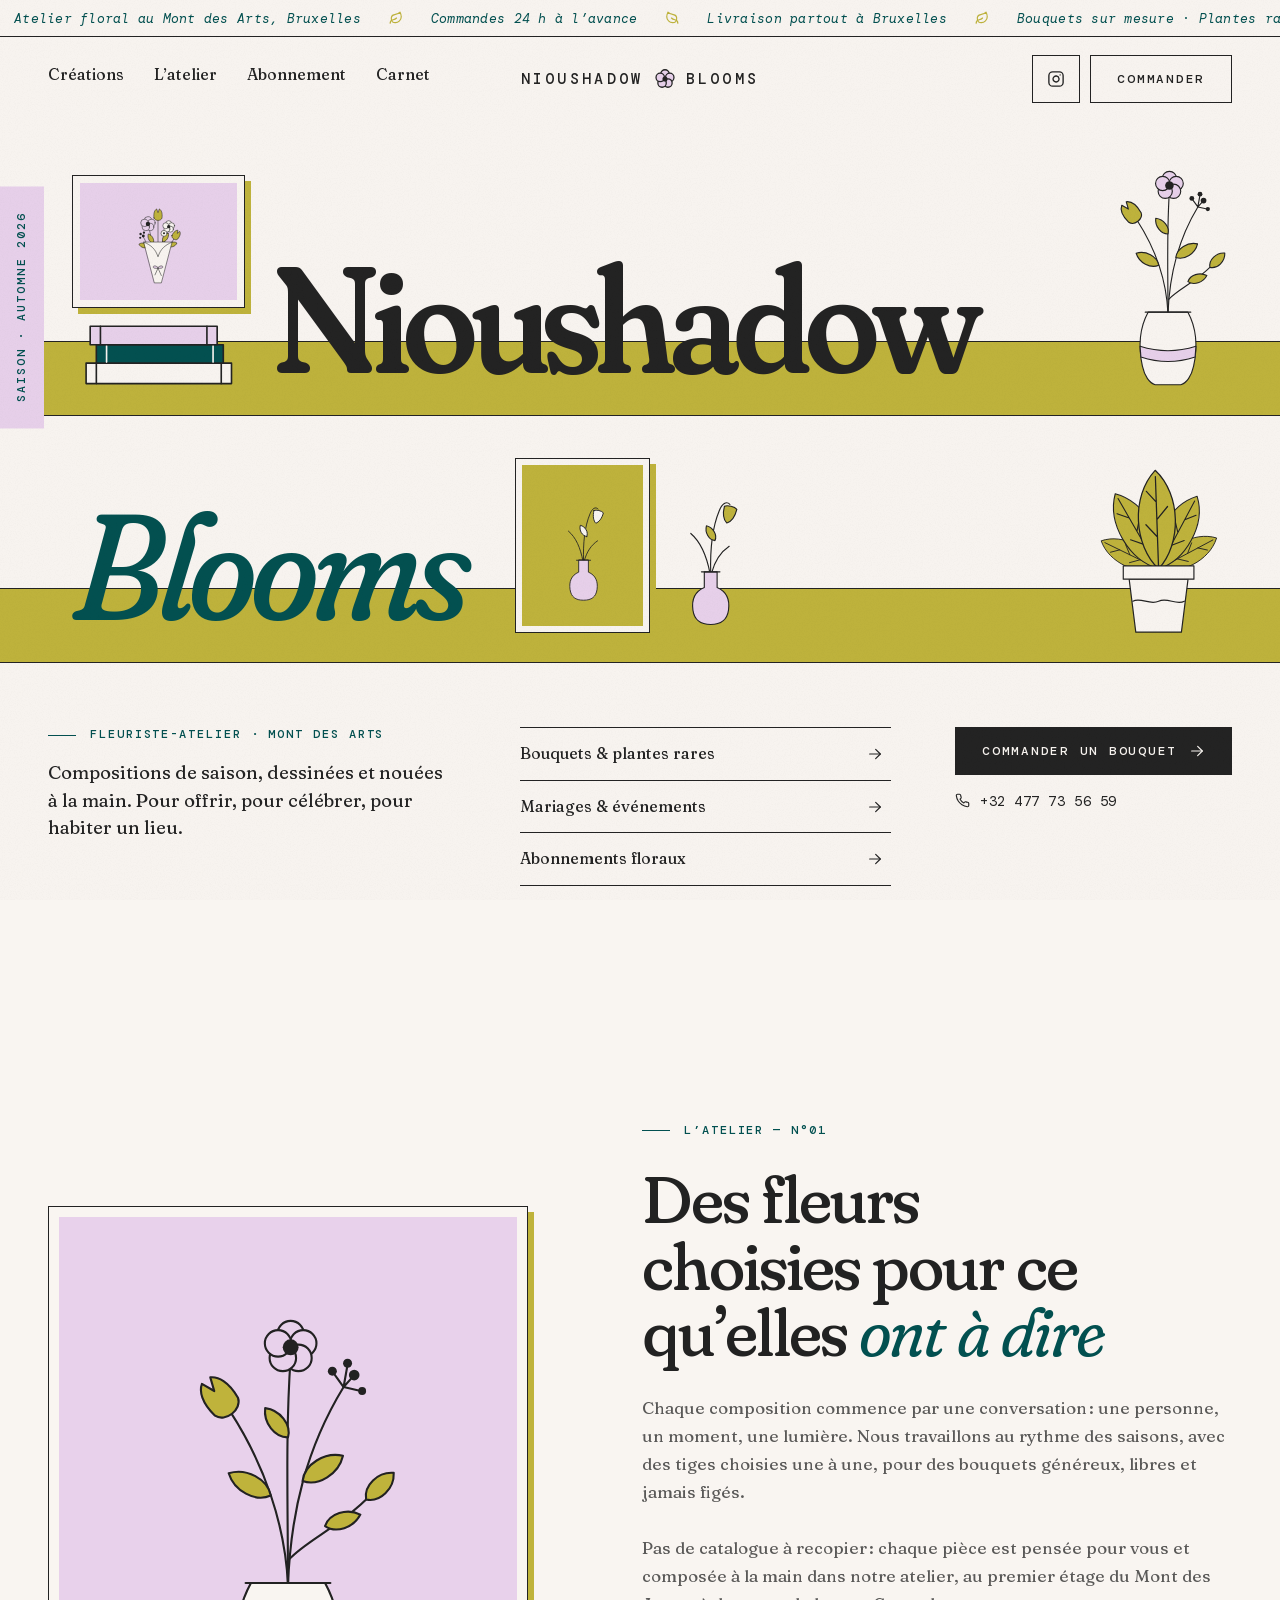
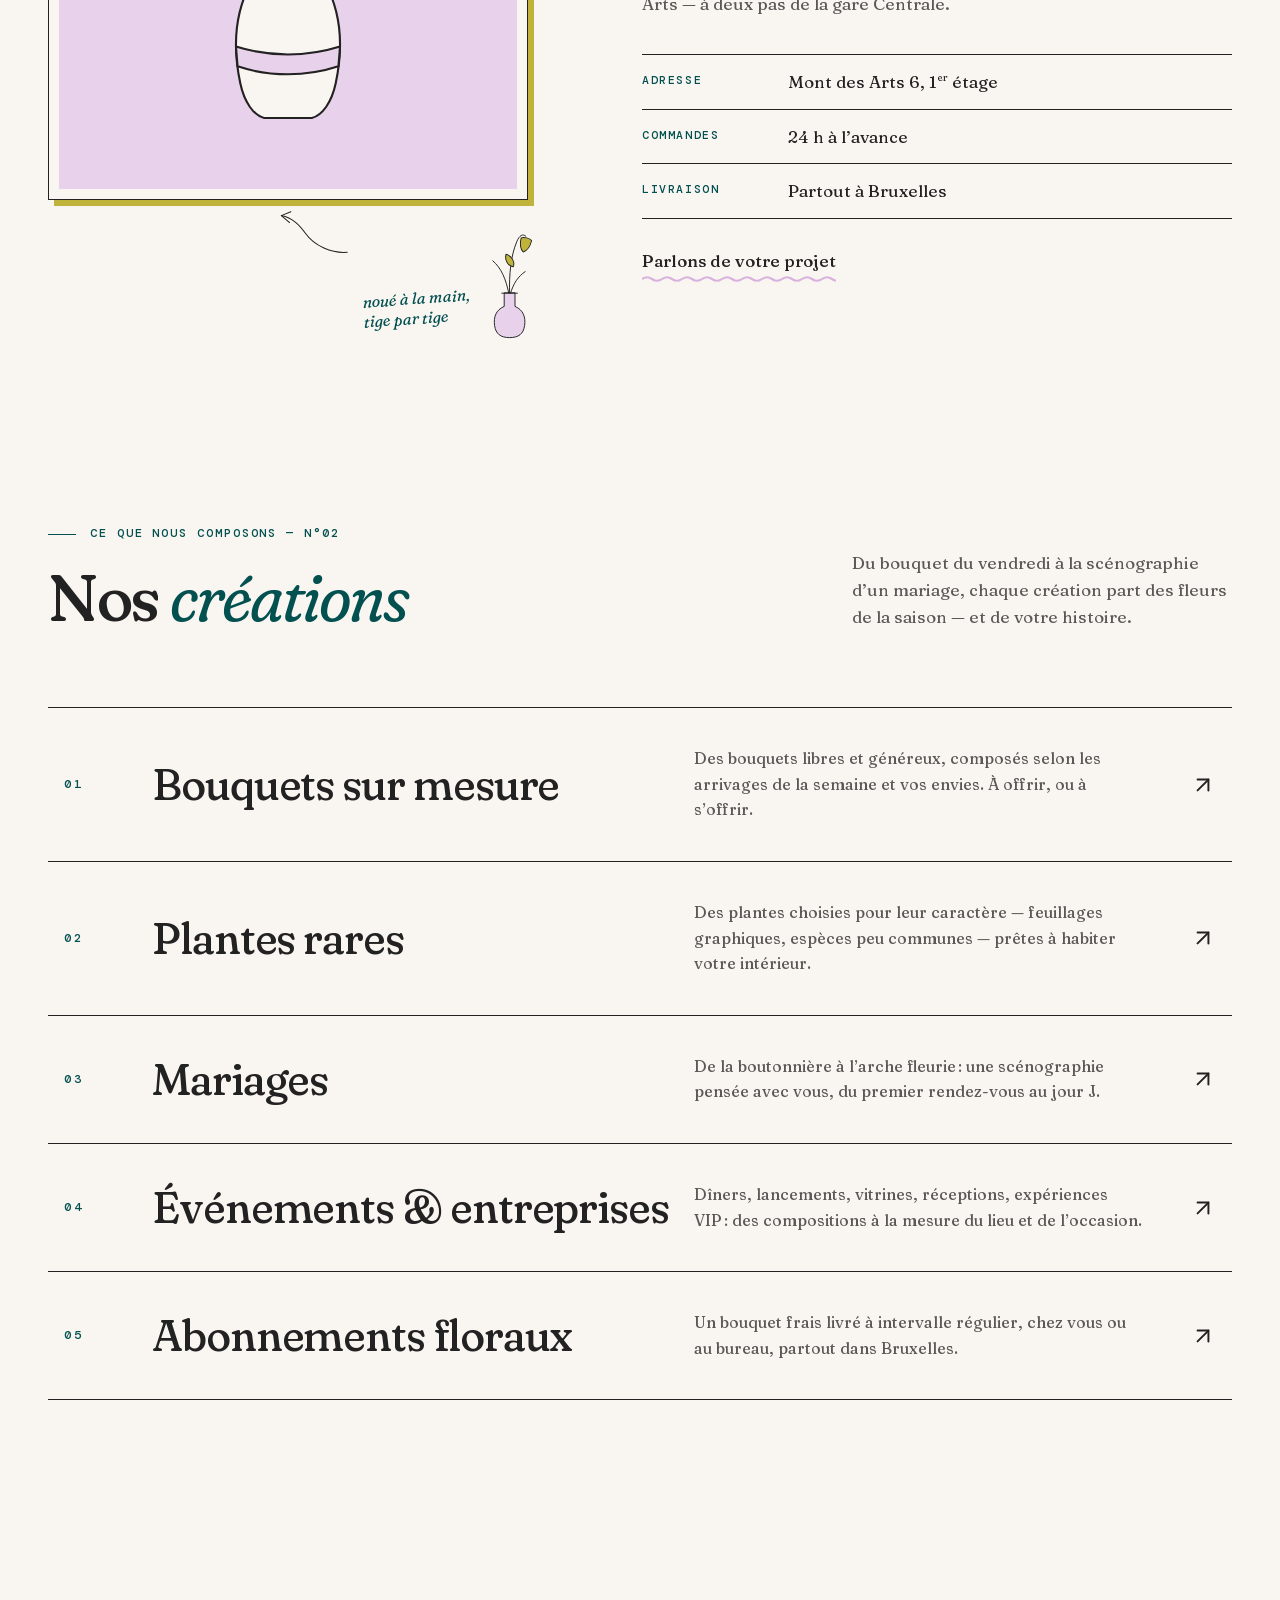
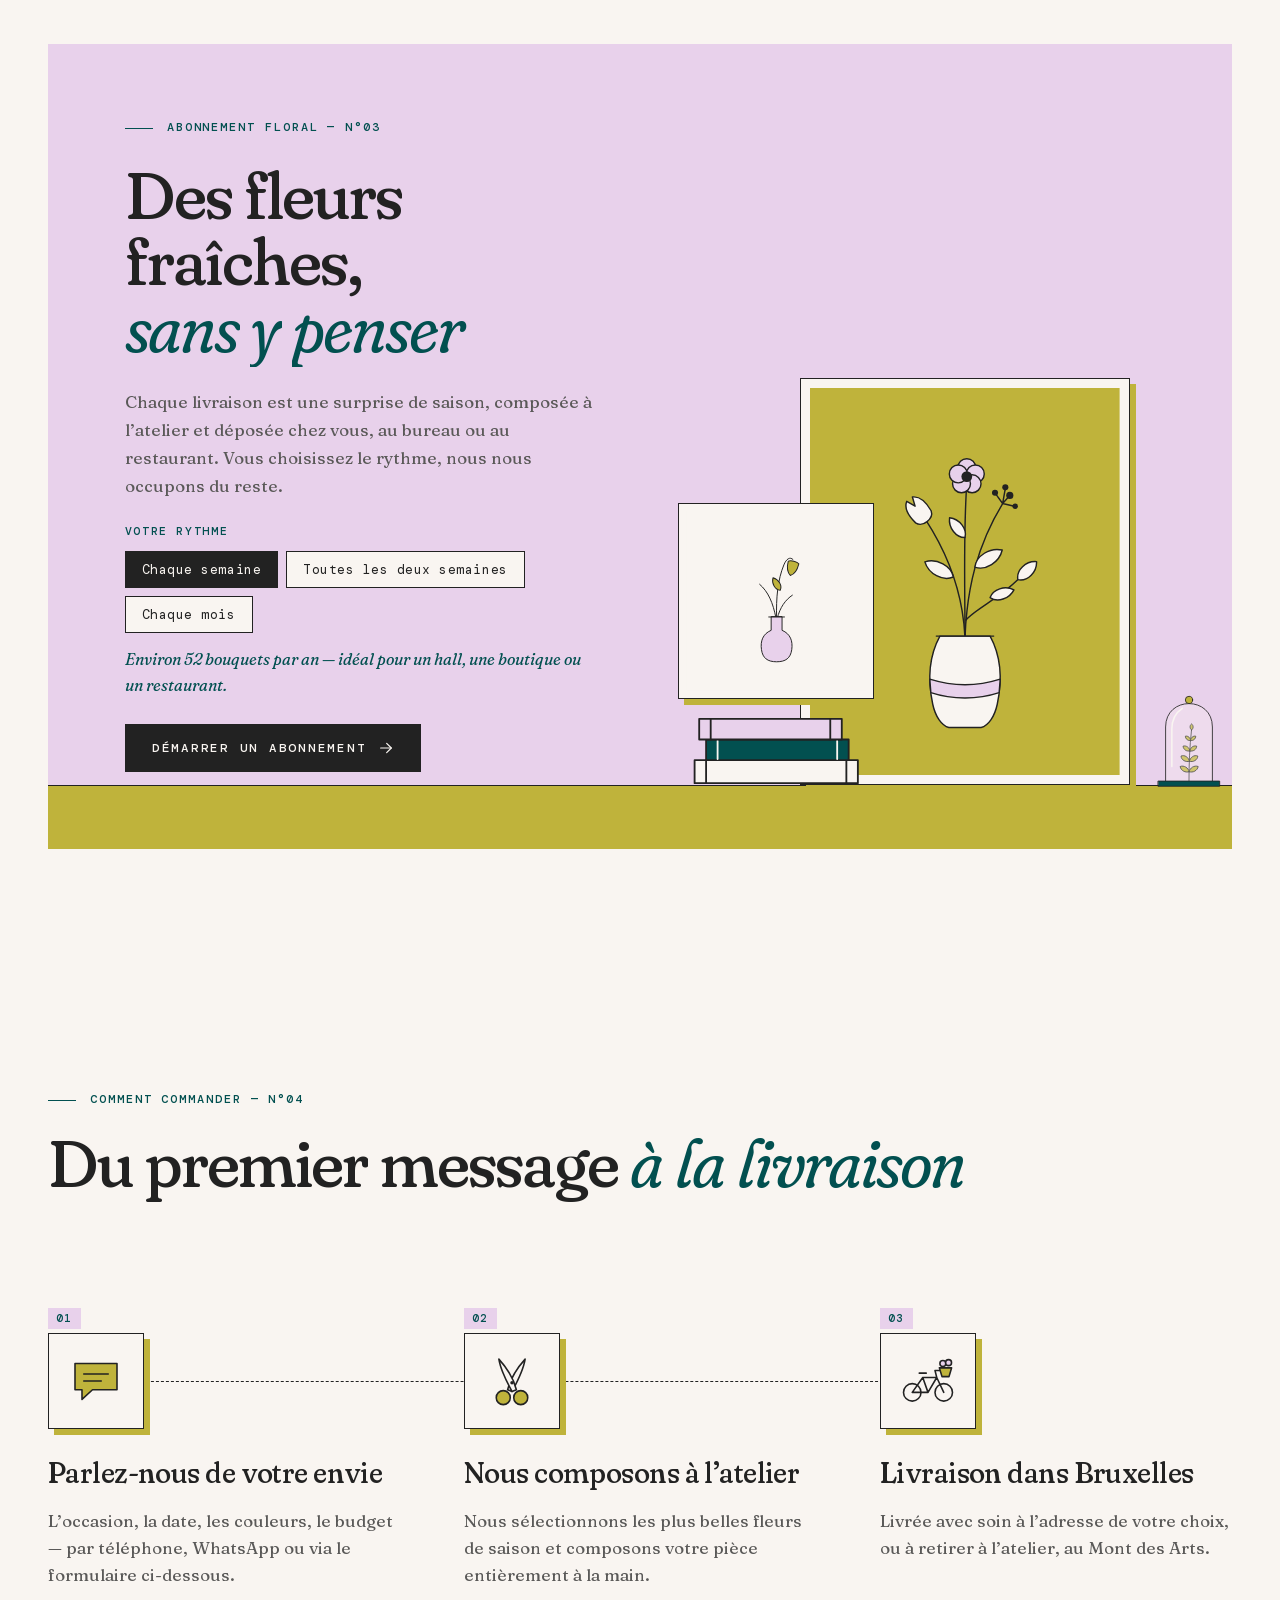
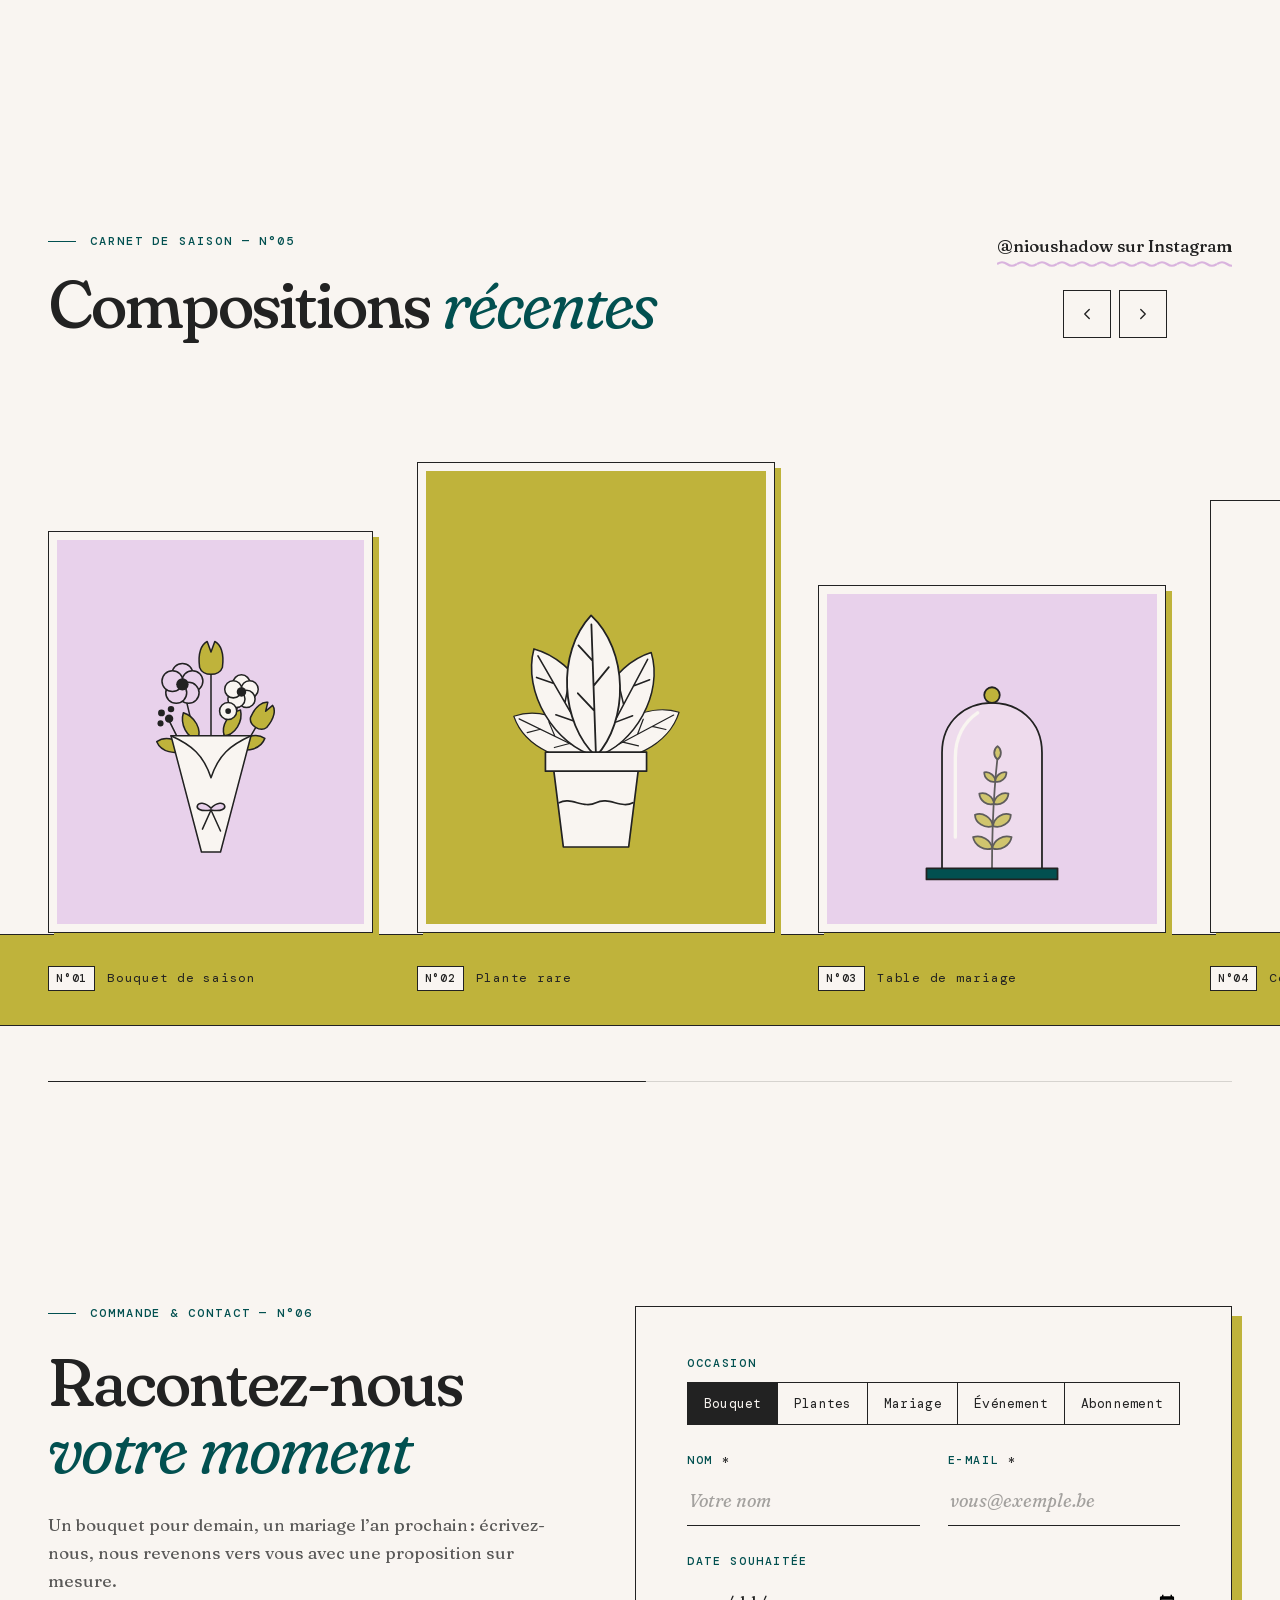
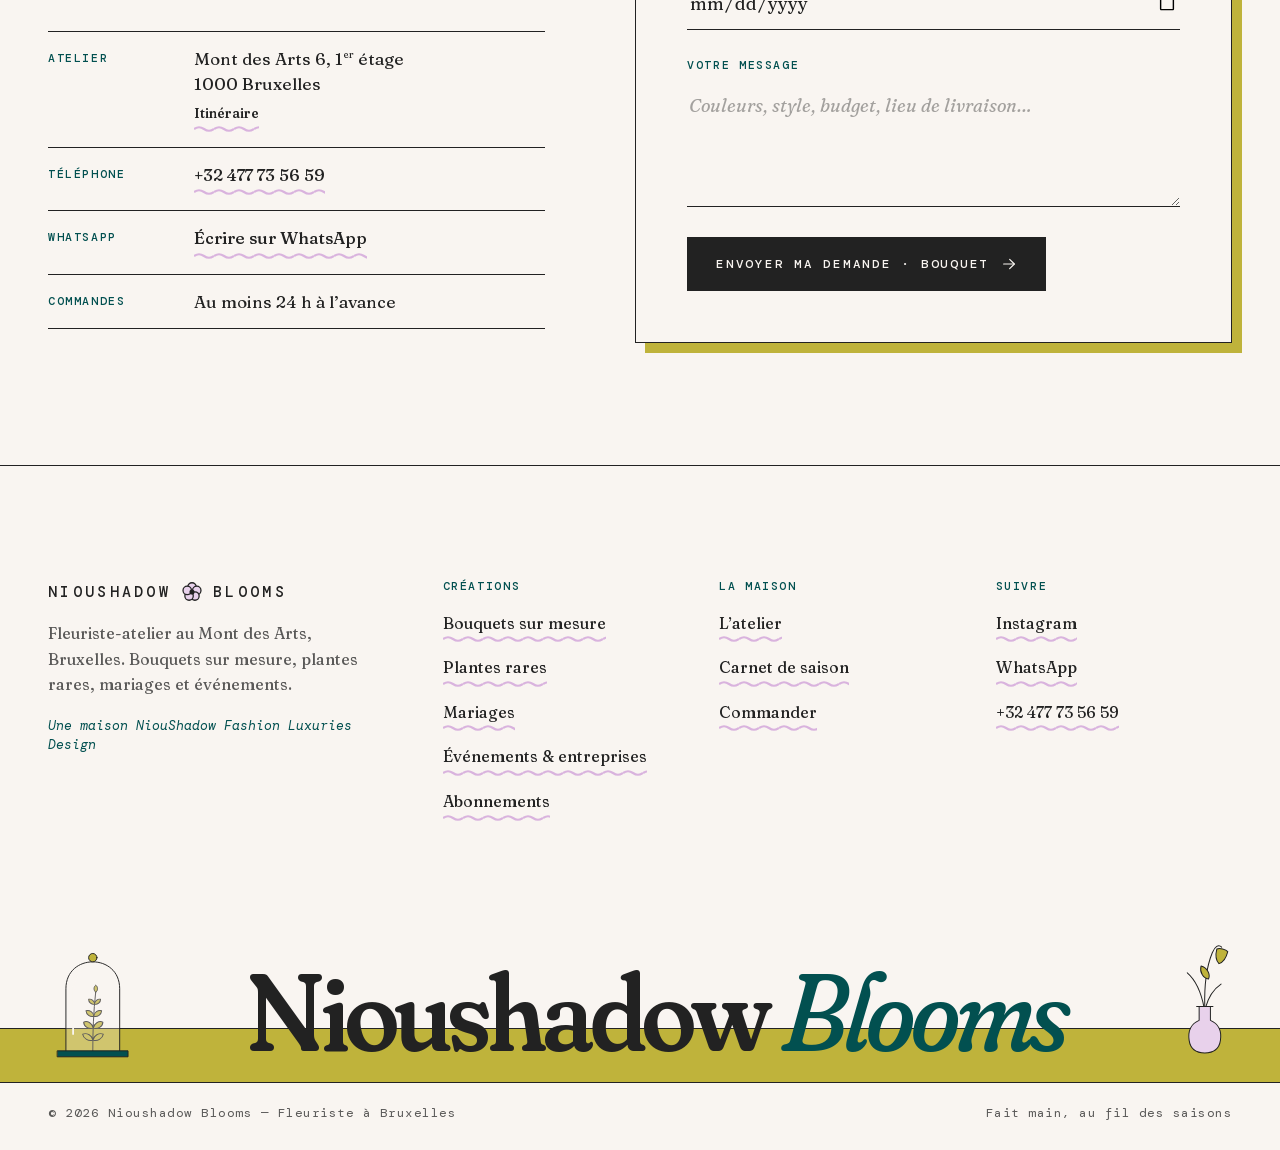
==== index.html @ 8921a469 "Create the Nioushadow Blooms one-page site Static one-page site for the Brussels florist, built from" ====
<!DOCTYPE html>
<html lang="fr">
<head>
  <meta charset="utf-8">
  <meta name="viewport" content="width=device-width, initial-scale=1">
  <title>Nioushadow Blooms — Fleuriste-atelier au Mont des Arts, Bruxelles</title>
  <meta name="description" content="Nioushadow Blooms, fleuriste-atelier au Mont des Arts à Bruxelles : bouquets sur mesure, plantes rares, mariages, événements et abonnements floraux. Commandes 24 h à l’avance, livraison dans tout Bruxelles.">
  <meta name="theme-color" content="#f9f5f1">
  <link rel="icon" href="assets/img/favicon.svg" type="image/svg+xml">

  <meta property="og:type" content="website">
  <meta property="og:locale" content="fr_BE">
  <meta property="og:title" content="Nioushadow Blooms — Fleuriste-atelier à Bruxelles">
  <meta property="og:description" content="Bouquets sur mesure, plantes rares, mariages et événements. Mont des Arts 6, 1000 Bruxelles.">
  <meta property="og:image" content="https://www.nioushadow-blooms.com/assets/img/og.jpg">
  <meta property="og:url" content="https://www.nioushadow-blooms.com/">

  <link rel="preload" href="assets/fonts/fraunces-normal-300-700-latin.woff2" as="font" type="font/woff2" crossorigin>
  <link rel="preload" href="assets/fonts/fraunces-italic-300-700-latin.woff2" as="font" type="font/woff2" crossorigin>
  <link rel="stylesheet" href="assets/css/style.css">

  <script>
    // Active les animations ; si le script principal ne se charge pas, on affiche tout normalement.
    document.documentElement.classList.add('js');
    setTimeout(function () {
      if (!document.documentElement.classList.contains('js-ready')) document.documentElement.classList.remove('js');
    }, 4000);
  </script>

  <script type="application/ld+json">
  {
    "@context": "https://schema.org",
    "@type": "Florist",
    "name": "Nioushadow Blooms",
    "url": "https://www.nioushadow-blooms.com",
    "telephone": "+32 477 73 56 59",
    "address": {
      "@type": "PostalAddress",
      "streetAddress": "Mont des Arts 6, 1er étage",
      "postalCode": "1000",
      "addressLocality": "Bruxelles",
      "addressCountry": "BE"
    },
    "sameAs": ["https://www.instagram.com/nioushadow/"]
  }
  </script>
</head>
<body>
<a class="skip" href="#contenu">Aller au contenu</a>

<!-- ===================================================================
     Illustrations (sprite SVG) — trait encre, aplats olive / crème / lavande
     =================================================================== -->
<svg class="sprite" aria-hidden="true" focusable="false">
  <!-- Vase haut : contenant -->
  <symbol id="vase-pot" viewBox="0 0 180 320" fill="none" stroke="#222" stroke-width="1.6" stroke-linecap="round" stroke-linejoin="round">
    <path class="b" d="M62 214 C50 236 48 262 54 290 C57 304 64 314 72 316 L108 316 C116 314 123 304 126 290 C132 262 130 236 118 214 Z"/>
    <path class="c" d="M50.7 262 C76 270 104 270 129.3 262 L128.1 277 C104 285 76 285 51.9 277 Z"/>
    <path d="M58 214 H122"/>
  </symbol>
  <!-- Vase haut : branches -->
  <symbol id="vase-plant" viewBox="0 0 180 320" fill="none" stroke="#222" stroke-width="1.6" stroke-linecap="round" stroke-linejoin="round">
    <path d="M90 216 C88 170 72 124 46 84"/>
    <path d="M90 216 C92 160 104 112 132 66"/>
    <path d="M90 216 C90 160 88 100 92 44"/>
    <path d="M91 196 C104 182 128 172 150 150"/>
    <path d="M132 66 L140 57 M132 66 L135 49 M132 66 L124 55 M132 66 L145 69"/>
    <g class="a">
      <path transform="translate(77 148) rotate(-152)" d="M0 0 C8 -10 26 -10 36 0 C26 10 8 10 0 0 Z"/>
      <path transform="translate(101 137) rotate(-32)" d="M0 0 C8 -10 26 -10 36 0 C26 10 8 10 0 0 Z"/>
      <path transform="translate(90 104) rotate(-128)" d="M0 0 C6 -8 20 -8 28 0 C20 8 6 8 0 0 Z"/>
      <path transform="translate(118 171) rotate(-18)" d="M0 0 C6 -8 20 -8 28 0 C20 8 6 8 0 0 Z"/>
      <path transform="translate(149 151) rotate(-44)" d="M0 0 C6 -9 21 -9 29 0 C21 9 6 9 0 0 Z"/>
      <path transform="translate(46 84) rotate(-38) translate(0 -4)" d="M-11 0 C-13 -14 -9 -22 -4 -25 L0 -15 L4 -25 C9 -22 13 -14 11 0 C8 9 -8 9 -11 0 Z"/>
    </g>
    <g class="k" stroke="none">
      <circle cx="140" cy="57" r="4"/><circle cx="135" cy="48" r="3.4"/><circle cx="123.5" cy="54" r="3.4"/><circle cx="146" cy="69" r="3"/>
    </g>
    <g transform="translate(92 36)">
      <g class="c">
        <circle cx="0" cy="-10" r="10"/><circle cx="9.5" cy="-3" r="10"/><circle cx="5.9" cy="8" r="10"/><circle cx="-5.9" cy="8" r="10"/><circle cx="-9.5" cy="-3" r="10"/>
      </g>
      <circle class="k" r="6" stroke="none"/>
    </g>
  </symbol>

  <!-- Pot à grandes feuilles -->
  <symbol id="pot-pot" viewBox="0 0 200 280" fill="none" stroke="#222" stroke-width="1.6" stroke-linecap="round" stroke-linejoin="round">
    <path class="b" d="M60 204 L140 204 L131 276 L69 276 Z"/>
    <path class="b" d="M52 186 H148 V204 H52 Z"/>
    <path d="M65 234 C76 228 88 240 100 234 C112 228 124 240 135 234"/>
  </symbol>
  <symbol id="pot-plant" viewBox="0 0 200 280" fill="none" stroke="#222" stroke-width="1.6" stroke-linecap="round" stroke-linejoin="round">
    <g class="a">
      <g transform="translate(100 190) rotate(-64) scale(.7)"><path d="M0 0 C-30 -30 -32 -92 0 -124 C32 -92 30 -30 0 0 Z"/><path d="M0 -4 L0 -116 M0 -40 L-14 -56 M0 -62 L14 -78 M0 -84 L-12 -98"/></g>
      <g transform="translate(100 190) rotate(62) scale(.72)"><path d="M0 0 C-30 -30 -32 -92 0 -124 C32 -92 30 -30 0 0 Z"/><path d="M0 -4 L0 -116 M0 -40 L14 -56 M0 -62 L-14 -78 M0 -84 L12 -98"/></g>
      <g transform="translate(100 190) rotate(-30) scale(.95)"><path d="M0 0 C-30 -30 -32 -92 0 -124 C32 -92 30 -30 0 0 Z"/><path d="M0 -4 L0 -116 M0 -40 L-14 -56 M0 -62 L14 -78 M0 -84 L-12 -98"/></g>
      <g transform="translate(100 190) rotate(28) scale(.9)"><path d="M0 0 C-30 -30 -32 -92 0 -124 C32 -92 30 -30 0 0 Z"/><path d="M0 -4 L0 -116 M0 -40 L14 -56 M0 -62 L-14 -78 M0 -84 L12 -98"/></g>
      <g transform="translate(100 190) rotate(-2) scale(1.08)"><path d="M0 0 C-30 -30 -32 -92 0 -124 C32 -92 30 -30 0 0 Z"/><path d="M0 -4 L0 -116 M0 -40 L-14 -56 M0 -62 L14 -78 M0 -84 L-12 -98"/></g>
    </g>
  </symbol>

  <!-- Soliflore -->
  <symbol id="bud-pot" viewBox="0 0 90 220" fill="none" stroke="#222" stroke-width="1.6" stroke-linecap="round" stroke-linejoin="round">
    <path class="c" d="M37 132 L37 154 C23 160 19 172 21 186 C23 200 31 206 46 206 C61 206 69 200 71 186 C73 172 69 160 55 154 L55 132 Z"/>
    <path d="M33 132 H59"/>
  </symbol>
  <symbol id="bud-plant" viewBox="0 0 90 220" fill="none" stroke="#222" stroke-width="1.6" stroke-linecap="round" stroke-linejoin="round">
    <path d="M46 134 C45 100 48 70 58 46 C62 36 68 32 73 37"/>
    <path d="M45 134 C40 108 32 90 18 78"/>
    <path d="M47 134 C52 116 60 104 72 96"/>
    <g class="a">
      <path transform="translate(74 42) rotate(14)" d="M-9 0 C-9 11 -5 19 0 22 C5 19 9 11 9 0 C5 -3 -5 -3 -9 0 Z"/>
      <path transform="translate(52 88) rotate(-120)" d="M0 0 C5 -7 17 -7 24 0 C17 7 5 7 0 0 Z"/>
    </g>
  </symbol>

  <!-- Cloche de verre -->
  <symbol id="cloche" viewBox="0 0 150 220" fill="none" stroke="#222" stroke-width="1.6" stroke-linecap="round" stroke-linejoin="round">
    <path d="M75 204 C75 172 76 140 80 104"/>
    <g class="a">
      <path transform="translate(75.3 186) rotate(-150)" d="M0 0 C5 -6 15 -6 20 0 C15 6 5 6 0 0 Z"/>
      <path transform="translate(75.3 186) rotate(-30)" d="M0 0 C5 -6 15 -6 20 0 C15 6 5 6 0 0 Z"/>
      <path transform="translate(75.8 166) rotate(-148)" d="M0 0 C5 -6 15 -6 19 0 C15 6 5 6 0 0 Z"/>
      <path transform="translate(75.8 166) rotate(-32)" d="M0 0 C5 -6 15 -6 19 0 C15 6 5 6 0 0 Z"/>
      <path transform="translate(76.7 146) rotate(-145)" d="M0 0 C4 -5 12 -5 16 0 C12 5 4 5 0 0 Z"/>
      <path transform="translate(76.7 146) rotate(-35)" d="M0 0 C4 -5 12 -5 16 0 C12 5 4 5 0 0 Z"/>
      <path transform="translate(78 126) rotate(-140)" d="M0 0 C3 -4 10 -4 13 0 C10 4 3 4 0 0 Z"/>
      <path transform="translate(78 126) rotate(-40)" d="M0 0 C3 -4 10 -4 13 0 C10 4 3 4 0 0 Z"/>
      <path transform="translate(80 106) rotate(-90)" d="M0 0 C3 -4 9 -4 12 0 C9 4 3 4 0 0 Z"/>
    </g>
    <path class="glass" d="M30 204 L30 100 C30 40 120 40 120 100 L120 204"/>
    <path d="M42 176 L42 104 C42 86 50 72 62 64" stroke="#f9f5f1" stroke-width="3"/>
    <circle class="a" cx="75" cy="48" r="7"/>
    <path class="d" d="M16 204 H134 V214 H16 Z"/>
  </symbol>

  <!-- Pile de livres -->
  <symbol id="books" viewBox="0 0 150 70" fill="none" stroke="#222" stroke-width="1.6" stroke-linecap="round" stroke-linejoin="round">
    <path class="b" d="M4 48 H146 V68 H4 Z"/><path d="M14 48 V68 M136 48 V68"/>
    <path class="d" d="M14 30 H138 V48 H14 Z"/><path d="M24 31 V47 M128 31 V47" stroke="#f9f5f1"/>
    <path class="c" d="M8 12 H132 V30 H8 Z"/><path d="M18 12 V30 M122 12 V30"/>
  </symbol>

  <!-- Bouquet emballé -->
  <symbol id="bouquet" viewBox="0 0 200 260" fill="none" stroke="#222" stroke-width="1.6" stroke-linecap="round" stroke-linejoin="round">
    <path d="M100 200 L70 74 M100 200 L100 54 M100 200 L132 82 M100 200 L150 114 M100 200 L56 112 M100 200 L118 104"/>
    <g class="a">
      <path transform="translate(86 132) rotate(-118)" d="M0 0 C7 -9 23 -9 32 0 C23 9 7 9 0 0 Z"/>
      <path transform="translate(114 128) rotate(-58)" d="M0 0 C7 -9 23 -9 32 0 C23 9 7 9 0 0 Z"/>
      <path transform="translate(128 140) rotate(-18)" d="M0 0 C7 -9 23 -9 30 0 C23 9 7 9 0 0 Z"/>
      <path transform="translate(72 142) rotate(-165)" d="M0 0 C7 -9 23 -9 30 0 C23 9 7 9 0 0 Z"/>
      <path transform="translate(100 56)" d="M-12 0 C-14 -15 -10 -24 -4 -27 L0 -16 L4 -27 C10 -24 14 -15 12 0 C9 10 -9 10 -12 0 Z"/>
      <path transform="translate(150 114) rotate(32)" d="M-10 0 C-12 -13 -8 -21 -3 -23 L0 -14 L3 -23 C8 -21 12 -13 10 0 C7 8 -7 8 -10 0 Z"/>
    </g>
    <g transform="translate(70 74)">
      <g class="c"><circle cx="0" cy="-11" r="11"/><circle cx="10.5" cy="-3.4" r="11"/><circle cx="6.5" cy="8.9" r="11"/><circle cx="-6.5" cy="8.9" r="11"/><circle cx="-10.5" cy="-3.4" r="11"/></g>
      <circle class="k" r="6.5" stroke="none"/>
    </g>
    <g transform="translate(132 82)">
      <g class="b"><circle cx="0" cy="-9" r="9"/><circle cx="8.6" cy="-2.8" r="9"/><circle cx="5.3" cy="7.3" r="9"/><circle cx="-5.3" cy="7.3" r="9"/><circle cx="-8.6" cy="-2.8" r="9"/></g>
      <circle class="k" r="5" stroke="none"/>
    </g>
    <g class="k" stroke="none"><circle cx="56" cy="110" r="4.4"/><circle cx="48" cy="104" r="3.6"/><circle cx="58" cy="100" r="3.4"/><circle cx="47" cy="115" r="3.2"/></g>
    <circle class="b" cx="118" cy="102" r="9"/><circle class="k" cx="118" cy="102" r="3" stroke="none"/>
    <path class="b" d="M58 128 L142 128 L110 250 L90 250 Z"/>
    <path d="M58 128 C80 138 92 148 100 172 C108 148 120 138 142 128"/>
    <path class="c" d="M100 204 C86 190 76 210 100 206 C124 210 114 190 100 204 Z"/>
    <path d="M100 206 L91 226 M100 206 L110 228"/>
  </symbol>

  <!-- Flèche dessinée -->
  <symbol id="arrow" viewBox="0 0 120 80" fill="none" stroke="#222" stroke-width="1.6" stroke-linecap="round" stroke-linejoin="round">
    <path d="M6 10 C30 8 58 20 72 40 C82 54 92 64 110 68"/>
    <path d="M97 57 L110 68 L95 74"/>
  </symbol>

  <!-- Icônes des étapes -->
  <symbol id="i-chat" viewBox="0 0 64 64" fill="none" stroke="#222" stroke-width="1.8" stroke-linecap="round" stroke-linejoin="round">
    <path class="a" d="M8 12 H56 V42 H28 L16 53 V42 H8 Z"/>
    <path d="M18 24 H46 M18 32 H38"/>
  </symbol>
  <symbol id="i-shears" viewBox="0 0 64 64" fill="none" stroke="#222" stroke-width="1.8" stroke-linecap="round" stroke-linejoin="round">
    <path class="b" d="M27 42 C30 30 37 18 47 7 C45 20 38 33 32 44 Z"/>
    <path class="b" d="M37 42 C34 30 27 18 17 7 C19 20 26 33 32 44 Z"/>
    <circle class="a" cx="22" cy="51" r="8"/><circle class="a" cx="42" cy="51" r="8"/>
    <circle class="k" cx="32" cy="34" r="2" stroke="none"/>
  </symbol>
  <symbol id="i-bike" viewBox="0 0 64 64" fill="none" stroke="#222" stroke-width="1.8" stroke-linecap="round" stroke-linejoin="round">
    <circle cx="14" cy="45" r="10"/><circle cx="50" cy="45" r="10"/>
    <path d="M14 45 L26 28 H42 L50 45 M26 28 L32 45 L42 28 M32 45 H14 M42 28 L40 20 H46 M22 23 H30"/>
    <path class="a" d="M45 17 H59 L56 27 H48 Z"/>
    <circle class="c" cx="49" cy="12" r="3.4"/><circle class="c" cx="55.5" cy="11" r="3.4"/>
  </symbol>

  <!-- Petite fleur (logo) -->
  <symbol id="flower" viewBox="0 0 24 24">
    <g fill="#e8d1eb" stroke="#222" stroke-width="1.4"><circle cx="12" cy="6.5" r="4.6"/><circle cx="17.2" cy="10.3" r="4.6"/><circle cx="15.2" cy="16.4" r="4.6"/><circle cx="8.8" cy="16.4" r="4.6"/><circle cx="6.8" cy="10.3" r="4.6"/></g>
    <circle cx="12" cy="12" r="2.8" fill="#222"/>
  </symbol>

  <!-- Feuille (Lucide) -->
  <symbol id="leaf" viewBox="0 0 24 24" fill="none" stroke="currentColor" stroke-width="2" stroke-linecap="round" stroke-linejoin="round">
    <path d="M11 20A7 7 0 0 1 9.8 6.1C15.5 5 17 4.48 19 2c1 2 2 4.18 2 8 0 5.5-4.78 10-10 10Z"/><path d="M2 21c0-3 1.85-5.36 5.08-6C9.5 14.52 12 13 13 12"/>
  </symbol>
  <symbol id="arrow-right" viewBox="0 0 24 24" fill="none" stroke="currentColor" stroke-width="1.8" stroke-linecap="round" stroke-linejoin="round"><path d="M4 12h16"/><path d="m13 5 7 7-7 7"/></symbol>
  <symbol id="arrow-up-right" viewBox="0 0 24 24" fill="none" stroke="currentColor" stroke-width="1.8" stroke-linecap="round" stroke-linejoin="round"><path d="M7 7h10v10"/><path d="M7 17 17 7"/></symbol>
  <symbol id="chev-left" viewBox="0 0 24 24" fill="none" stroke="currentColor" stroke-width="1.8" stroke-linecap="round" stroke-linejoin="round"><path d="m15 18-6-6 6-6"/></symbol>
  <symbol id="chev-right" viewBox="0 0 24 24" fill="none" stroke="currentColor" stroke-width="1.8" stroke-linecap="round" stroke-linejoin="round"><path d="m9 18 6-6-6-6"/></symbol>
  <symbol id="instagram" viewBox="0 0 24 24" fill="none" stroke="currentColor" stroke-width="1.8" stroke-linecap="round" stroke-linejoin="round"><rect width="19" height="19" x="2.5" y="2.5" rx="5"/><path d="M16 11.37A4 4 0 1 1 12.63 8 4 4 0 0 1 16 11.37z"/><path d="M17.5 6.5h.01"/></symbol>
  <symbol id="phone" viewBox="0 0 24 24" fill="none" stroke="currentColor" stroke-width="1.8" stroke-linecap="round" stroke-linejoin="round"><path d="M22 16.92v3a2 2 0 0 1-2.18 2 19.79 19.79 0 0 1-8.63-3.07 19.5 19.5 0 0 1-6-6 19.79 19.79 0 0 1-3.07-8.67A2 2 0 0 1 4.11 2h3a2 2 0 0 1 2 1.72 12.84 12.84 0 0 0 .7 2.81 2 2 0 0 1-.45 2.11L8.09 9.91a16 16 0 0 0 6 6l1.27-1.27a2 2 0 0 1 2.11-.45 12.84 12.84 0 0 0 2.81.7A2 2 0 0 1 22 16.92z"/></symbol>
  <symbol id="chat" viewBox="0 0 24 24" fill="none" stroke="currentColor" stroke-width="1.8" stroke-linecap="round" stroke-linejoin="round"><path d="M7.9 20A9 9 0 1 0 4 16.1L2 22Z"/></symbol>
  <symbol id="clock" viewBox="0 0 24 24" fill="none" stroke="currentColor" stroke-width="1.8" stroke-linecap="round" stroke-linejoin="round"><circle cx="12" cy="12" r="10"/><path d="M12 6v6l4 2"/></symbol>
  <symbol id="check" viewBox="0 0 24 24" fill="none" stroke="currentColor" stroke-width="2.2" stroke-linecap="round" stroke-linejoin="round"><path d="M20 6 9 17l-5-5"/></symbol>
</svg>

<!-- ===================================================================
     Bandeau défilant
     =================================================================== -->
<div class="ticker" role="note" aria-label="Atelier floral au Mont des Arts, Bruxelles. Commandes 24 heures à l’avance. Livraison partout à Bruxelles.">
  <div class="ticker__track" aria-hidden="true">
    <div class="ticker__group">
      <span>Atelier floral au Mont des Arts, Bruxelles</span><svg><use href="#leaf"/></svg>
      <span>Commandes 24&nbsp;h à l’avance</span><svg><use href="#leaf"/></svg>
      <span>Livraison partout à Bruxelles</span><svg><use href="#leaf"/></svg>
      <span>Bouquets sur mesure · Plantes rares · Mariages &amp; événements</span><svg><use href="#leaf"/></svg>
    </div>
    <div class="ticker__group">
      <span>Atelier floral au Mont des Arts, Bruxelles</span><svg><use href="#leaf"/></svg>
      <span>Commandes 24&nbsp;h à l’avance</span><svg><use href="#leaf"/></svg>
      <span>Livraison partout à Bruxelles</span><svg><use href="#leaf"/></svg>
      <span>Bouquets sur mesure · Plantes rares · Mariages &amp; événements</span><svg><use href="#leaf"/></svg>
    </div>
  </div>
</div>

<!-- ===================================================================
     Navigation
     =================================================================== -->
<header class="nav" data-nav>
  <div class="nav__inner">
    <nav class="nav__links" aria-label="Navigation principale">
      <a class="ulink" href="#creations">Créations</a>
      <a class="ulink" href="#atelier">L’atelier</a>
      <a class="ulink" href="#abonnement">Abonnement</a>
      <a class="ulink" href="#carnet">Carnet</a>
    </nav>

    <a class="logo" href="#top" aria-label="Nioushadow Blooms, retour en haut">
      <span>Nioushadow</span><svg class="logo__flower" aria-hidden="true"><use href="#flower"/></svg><span>Blooms</span>
    </a>

    <div class="nav__actions">
      <a class="btn btn--ghost btn--square" href="https://www.instagram.com/nioushadow/" target="_blank" rel="noopener" aria-label="Instagram (nouvel onglet)">
        <svg aria-hidden="true"><use href="#instagram"/></svg>
      </a>
      <a class="btn btn--ghost nav__cta" href="#contact">Commander</a>
      <button class="burger" type="button" aria-expanded="false" aria-controls="menu" data-burger>
        <span class="burger__lines" aria-hidden="true"><span></span><span></span></span>
        <span class="sr-only">Ouvrir le menu</span>
      </button>
    </div>
  </div>
</header>

<!-- Menu mobile -->
<div class="menu" id="menu" hidden data-menu>
  <nav class="menu__links" aria-label="Menu">
    <a href="#creations"><span>01</span>Créations</a>
    <a href="#atelier"><span>02</span>L’atelier</a>
    <a href="#abonnement"><span>03</span>Abonnement</a>
    <a href="#carnet"><span>04</span>Carnet de saison</a>
    <a href="#contact"><span>05</span>Commander</a>
  </nav>
  <div class="menu__info">
    <a href="tel:+32477735659">+32 477 73 56 59</a>
    <span>Mont des Arts 6, 1er étage — Bruxelles</span>
  </div>
  <div class="menu__shelf" aria-hidden="true">
    <svg class="ill" viewBox="0 0 90 220"><use class="sway" href="#bud-plant"/><use href="#bud-pot"/></svg>
    <svg class="ill" viewBox="0 0 180 320"><use class="sway" href="#vase-plant"/><use href="#vase-pot"/></svg>
    <svg class="ill" viewBox="0 0 150 220"><use href="#cloche"/></svg>
  </div>
</div>

<main id="contenu">

<!-- ===================================================================
     HERO — l’étagère
     =================================================================== -->
<section class="hero" id="top" aria-labelledby="hero-title">
  <h1 id="hero-title" class="sr-only">Nioushadow Blooms — fleuriste-atelier au Mont des Arts, Bruxelles</h1>
  <p class="hero__tab" aria-hidden="true">Saison · Automne 2026</p>

  <!-- Étagère supplémentaire, visible uniquement sur téléphone -->
  <div class="shelf shelf--0" aria-hidden="true">
    <div class="shelf__band"></div>
    <div class="shelf__row">
      <div class="shelf__stack">
        <figure class="frame frame--h1">
          <div class="ph" style="--ph-bg: var(--lavender); --ratio: 4 / 3">
            <svg class="ph__art" viewBox="0 0 200 260"><use href="#bouquet"/></svg>
            <img src="assets/photos/hero-1.jpg" alt="" loading="lazy" decoding="async" onerror="this.remove()">
          </div>
        </figure>
        <svg class="ill ill--books" viewBox="0 0 150 70"><use href="#books"/></svg>
      </div>
      <svg class="ill ill--vase" viewBox="0 0 180 320"><use class="sway" href="#vase-plant"/><use href="#vase-pot"/></svg>
      <svg class="ill ill--pot" viewBox="0 0 200 280"><use class="sway" href="#pot-plant"/><use href="#pot-pot"/></svg>
    </div>
  </div>

  <div class="shelf shelf--1">
    <div class="shelf__band" aria-hidden="true"></div>
    <div class="shelf__row">
      <div class="shelf__stack">
        <figure class="frame frame--h1">
          <div class="ph" style="--ph-bg: var(--lavender); --ratio: 4 / 3">
            <svg class="ph__art" viewBox="0 0 200 260" aria-hidden="true"><use href="#bouquet"/></svg>
            <img src="assets/photos/hero-1.jpg" alt="Bouquet de saison composé à l’atelier Nioushadow Blooms" fetchpriority="high" decoding="async" onerror="this.remove()">
          </div>
        </figure>
        <svg class="ill ill--books" viewBox="0 0 150 70" aria-hidden="true"><use href="#books"/></svg>
      </div>
      <p class="wordmark wordmark--1" data-letters aria-hidden="true">Nioushadow</p>
      <svg class="ill ill--vase" viewBox="0 0 180 320" aria-hidden="true"><use class="sway" href="#vase-plant"/><use href="#vase-pot"/></svg>
    </div>
  </div>

  <div class="shelf shelf--2">
    <div class="shelf__band" aria-hidden="true"></div>
    <div class="shelf__row">
      <p class="wordmark wordmark--2" data-letters aria-hidden="true">Blooms</p>
      <figure class="frame frame--h2">
        <div class="ph" style="--ph-bg: var(--olive); --ill-a: var(--cream); --ratio: 3 / 4">
          <svg class="ph__art" viewBox="0 0 90 220" aria-hidden="true"><use href="#bud-plant"/><use href="#bud-pot"/></svg>
          <img src="assets/photos/hero-2.jpg" alt="Détail d’une fleur de saison" decoding="async" onerror="this.remove()">
        </div>
      </figure>
      <svg class="ill ill--bud" viewBox="0 0 90 220" aria-hidden="true"><use class="sway" href="#bud-plant"/><use href="#bud-pot"/></svg>
      <svg class="ill ill--pot" viewBox="0 0 200 280" aria-hidden="true"><use class="sway" href="#pot-plant"/><use href="#pot-pot"/></svg>
    </div>
  </div>

  <div class="hero__foot container">
    <div class="hero__caption" data-hero-fade>
      <p class="kicker">Fleuriste-atelier · Mont des Arts</p>
      <p class="hero__text">Compositions de saison, dessinées et nouées à la main. Pour offrir, pour célébrer, pour habiter un lieu.</p>
    </div>
    <ul class="hero__index" data-hero-fade>
      <li><a href="#creations"><span>Bouquets &amp; plantes rares</span><svg aria-hidden="true"><use href="#arrow-right"/></svg></a></li>
      <li><a href="#creations"><span>Mariages &amp; événements</span><svg aria-hidden="true"><use href="#arrow-right"/></svg></a></li>
      <li><a href="#abonnement"><span>Abonnements floraux</span><svg aria-hidden="true"><use href="#arrow-right"/></svg></a></li>
    </ul>
    <div class="hero__ctas" data-hero-fade>
      <a class="btn btn--ink" href="#contact">Commander un bouquet <svg class="btn__arrow" aria-hidden="true"><use href="#arrow-right"/></svg></a>
      <a class="hero__phone ulink" href="tel:+32477735659"><svg aria-hidden="true"><use href="#phone"/></svg>+32 477 73 56 59</a>
    </div>
  </div>
</section>

<!-- ===================================================================
     L’ATELIER
     =================================================================== -->
<section class="section atelier" id="atelier" aria-labelledby="atelier-title">
  <div class="container atelier__grid">
    <div class="atelier__media">
      <figure class="frame frame--lg" data-reveal="frame">
        <div class="ph" style="--ph-bg: var(--lavender); --ratio: 4 / 5">
          <svg class="ph__art" viewBox="0 0 180 320" aria-hidden="true"><use href="#vase-plant"/><use href="#vase-pot"/></svg>
          <img src="assets/photos/atelier.jpg" alt="Composition florale en préparation à l’atelier" loading="lazy" decoding="async" onerror="this.remove()">
        </div>
      </figure>
      <div class="note" data-reveal="note" aria-hidden="true">
        <svg class="note__arrow" viewBox="0 0 120 80"><use href="#arrow"/></svg>
        <p class="note__text">noué à la main,<br>tige par tige</p>
        <svg class="note__ill ill" viewBox="0 0 90 220"><use class="sway" href="#bud-plant"/><use href="#bud-pot"/></svg>
      </div>
    </div>

    <div class="atelier__body">
      <p class="kicker" data-reveal>L’atelier — N°01</p>
      <h2 class="h2" id="atelier-title" data-split>Des fleurs choisies pour ce qu’elles <em>ont à dire</em></h2>
      <p class="lead" data-reveal>Chaque composition commence par une conversation&#8239;: une personne, un moment, une lumière. Nous travaillons au rythme des saisons, avec des tiges choisies une à une, pour des bouquets généreux, libres et jamais figés.</p>
      <p class="lead" data-reveal>Pas de catalogue à recopier&#8239;: chaque pièce est pensée pour vous et composée à la main dans notre atelier, au premier étage du Mont des Arts — à deux pas de la gare Centrale.</p>
      <dl class="labels" data-reveal>
        <div><dt>Adresse</dt><dd>Mont des Arts 6, 1<sup>er</sup> étage</dd></div>
        <div><dt>Commandes</dt><dd>24&nbsp;h à l’avance</dd></div>
        <div><dt>Livraison</dt><dd>Partout à Bruxelles</dd></div>
      </dl>
      <a class="wavy" href="#contact" data-reveal>Parlons de votre projet</a>
    </div>
  </div>
</section>

<!-- ===================================================================
     NOS CRÉATIONS — index
     =================================================================== -->
<section class="section creations" id="creations" aria-labelledby="creations-title">
  <div class="container">
    <div class="section-head">
      <div>
        <p class="kicker" data-reveal>Ce que nous composons — N°02</p>
        <h2 class="h2" id="creations-title" data-split>Nos <em>créations</em></h2>
      </div>
      <p class="section-head__aside" data-reveal>Du bouquet du vendredi à la scénographie d’un mariage, chaque création part des fleurs de la saison — et de votre histoire.</p>
    </div>

    <ol class="index" data-index>
      <li data-reveal>
        <a class="index__row" href="#contact" data-occasion="Bouquet">
          <span class="index__num">01</span>
          <span class="index__title">Bouquets sur mesure</span>
          <span class="index__desc">Des bouquets libres et généreux, composés selon les arrivages de la semaine et vos envies. À offrir, ou à s’offrir.</span>
          <span class="index__thumb"><span class="ph" style="--ph-bg: var(--lavender); --ratio: 1"><svg class="ph__art" viewBox="0 0 200 260" aria-hidden="true"><use href="#bouquet"/></svg><img src="assets/photos/creation-bouquets.jpg" alt="" loading="lazy" onerror="this.remove()"></span></span>
          <svg class="index__arrow" aria-hidden="true"><use href="#arrow-up-right"/></svg>
        </a>
      </li>
      <li data-reveal>
        <a class="index__row" href="#contact" data-occasion="Plantes">
          <span class="index__num">02</span>
          <span class="index__title">Plantes rares</span>
          <span class="index__desc">Des plantes choisies pour leur caractère — feuillages graphiques, espèces peu communes — prêtes à habiter votre intérieur.</span>
          <span class="index__thumb"><span class="ph" style="--ph-bg: var(--cream); --ill-b: var(--lavender); --ratio: 1"><svg class="ph__art" viewBox="0 0 200 280" aria-hidden="true"><use href="#pot-plant"/><use href="#pot-pot"/></svg><img src="assets/photos/creation-plantes.jpg" alt="" loading="lazy" onerror="this.remove()"></span></span>
          <svg class="index__arrow" aria-hidden="true"><use href="#arrow-up-right"/></svg>
        </a>
      </li>
      <li data-reveal>
        <a class="index__row" href="#contact" data-occasion="Mariage">
          <span class="index__num">03</span>
          <span class="index__title">Mariages</span>
          <span class="index__desc">De la boutonnière à l’arche fleurie&#8239;: une scénographie pensée avec vous, du premier rendez-vous au jour&nbsp;J.</span>
          <span class="index__thumb"><span class="ph" style="--ph-bg: var(--olive); --ill-a: var(--cream); --ratio: 1"><svg class="ph__art" viewBox="0 0 200 260" aria-hidden="true"><use href="#bouquet"/></svg><img src="assets/photos/creation-mariages.jpg" alt="" loading="lazy" onerror="this.remove()"></span></span>
          <svg class="index__arrow" aria-hidden="true"><use href="#arrow-up-right"/></svg>
        </a>
      </li>
      <li data-reveal>
        <a class="index__row" href="#contact" data-occasion="Événement">
          <span class="index__num">04</span>
          <span class="index__title">Événements &amp; entreprises</span>
          <span class="index__desc">Dîners, lancements, vitrines, réceptions, expériences VIP&#8239;: des compositions à la mesure du lieu et de l’occasion.</span>
          <span class="index__thumb"><span class="ph" style="--ph-bg: var(--lavender); --ratio: 1"><svg class="ph__art" viewBox="0 0 150 220" aria-hidden="true"><use href="#cloche"/></svg><img src="assets/photos/creation-evenements.jpg" alt="" loading="lazy" onerror="this.remove()"></span></span>
          <svg class="index__arrow" aria-hidden="true"><use href="#arrow-up-right"/></svg>
        </a>
      </li>
      <li data-reveal>
        <a class="index__row" href="#abonnement" data-occasion="Abonnement">
          <span class="index__num">05</span>
          <span class="index__title">Abonnements floraux</span>
          <span class="index__desc">Un bouquet frais livré à intervalle régulier, chez vous ou au bureau, partout dans Bruxelles.</span>
          <span class="index__thumb"><span class="ph" style="--ph-bg: var(--olive); --ill-a: var(--cream); --ratio: 1"><svg class="ph__art" viewBox="0 0 180 320" aria-hidden="true"><use href="#vase-plant"/><use href="#vase-pot"/></svg><img src="assets/photos/creation-abonnements.jpg" alt="" loading="lazy" onerror="this.remove()"></span></span>
          <svg class="index__arrow" aria-hidden="true"><use href="#arrow-up-right"/></svg>
        </a>
      </li>
    </ol>
  </div>

  <!-- Aperçu qui suit le curseur (ordinateur uniquement) -->
  <div class="preview" aria-hidden="true" data-preview>
    <div class="preview__frame frame"></div>
  </div>
</section>

<!-- ===================================================================
     ABONNEMENT
     =================================================================== -->
<section class="section abo-section" id="abonnement" aria-labelledby="abo-title">
  <div class="container">
    <div class="abo">
      <div class="abo__body">
        <p class="kicker" data-reveal>Abonnement floral — N°03</p>
        <h2 class="h2" id="abo-title" data-split>Des fleurs fraîches, <em>sans y penser</em></h2>
        <p class="lead" data-reveal>Chaque livraison est une surprise de saison, composée à l’atelier et déposée chez vous, au bureau ou au restaurant. Vous choisissez le rythme, nous nous occupons du reste.</p>

        <fieldset class="rhythm" data-reveal>
          <legend>Votre rythme</legend>
          <div class="rhythm__opts">
            <label class="chip"><input type="radio" name="rythme" value="Chaque semaine" data-note="Environ 52 bouquets par an — idéal pour un hall, une boutique ou un restaurant." checked><span>Chaque semaine</span></label>
            <label class="chip"><input type="radio" name="rythme" value="Toutes les deux semaines" data-note="Environ 26 bouquets par an — un intérieur toujours fleuri, sans y penser."><span>Toutes les deux semaines</span></label>
            <label class="chip"><input type="radio" name="rythme" value="Chaque mois" data-note="12 bouquets par an — un rendez-vous de saison, chaque mois."><span>Chaque mois</span></label>
          </div>
          <p class="rhythm__note" aria-live="polite" data-rhythm-note>Environ 52 bouquets par an — idéal pour un hall, une boutique ou un restaurant.</p>
        </fieldset>

        <a class="btn btn--ink" href="#contact" data-reveal data-abo-cta>Démarrer un abonnement <svg class="btn__arrow" aria-hidden="true"><use href="#arrow-right"/></svg></a>
      </div>

      <div class="abo__media" aria-hidden="true">
        <div class="abo__band"></div>
        <figure class="frame abo__big" data-reveal="frame">
          <div class="ph" style="--ph-bg: var(--olive); --ill-a: var(--cream); --ratio: 4 / 5">
            <svg class="ph__art" viewBox="0 0 180 320"><use href="#vase-plant"/><use href="#vase-pot"/></svg>
            <img src="assets/photos/abonnement-1.jpg" alt="" loading="lazy" decoding="async" onerror="this.remove()">
          </div>
        </figure>
        <div class="abo__stack">
          <figure class="frame abo__small" data-reveal="frame" style="--d: .15s">
            <div class="ph" style="--ph-bg: var(--cream); --ratio: 1">
              <svg class="ph__art" viewBox="0 0 90 220"><use href="#bud-plant"/><use href="#bud-pot"/></svg>
              <img src="assets/photos/abonnement-2.jpg" alt="" loading="lazy" decoding="async" onerror="this.remove()">
            </div>
          </figure>
          <svg class="abo__books" viewBox="0 0 150 70"><use href="#books"/></svg>
        </div>
        <svg class="ill abo__cloche" viewBox="0 0 150 220"><use href="#cloche"/></svg>
      </div>
    </div>
  </div>
</section>

<!-- ===================================================================
     COMMENT COMMANDER
     =================================================================== -->
<section class="section steps" aria-labelledby="steps-title">
  <div class="container">
    <div class="section-head">
      <div>
        <p class="kicker" data-reveal>Comment commander — N°04</p>
        <h2 class="h2" id="steps-title" data-split>Du premier message <em>à la livraison</em></h2>
      </div>
      <p class="tag" data-reveal><svg aria-hidden="true"><use href="#clock"/></svg>Commandes au moins 24&nbsp;h à l’avance</p>
    </div>

    <ol class="steps__list" data-reveal="line">
      <li class="step" data-reveal style="--d: .05s">
        <div class="step__icon"><span class="step__num">01</span><svg viewBox="0 0 64 64" aria-hidden="true"><use href="#i-chat"/></svg></div>
        <h3 class="step__title">Parlez-nous de votre envie</h3>
        <p>L’occasion, la date, les couleurs, le budget — par téléphone, WhatsApp ou via le formulaire ci-dessous.</p>
      </li>
      <li class="step" data-reveal style="--d: .2s">
        <div class="step__icon"><span class="step__num">02</span><svg viewBox="0 0 64 64" aria-hidden="true"><use href="#i-shears"/></svg></div>
        <h3 class="step__title">Nous composons à l’atelier</h3>
        <p>Nous sélectionnons les plus belles fleurs de saison et composons votre pièce entièrement à la main.</p>
      </li>
      <li class="step" data-reveal style="--d: .35s">
        <div class="step__icon"><span class="step__num">03</span><svg viewBox="0 0 64 64" aria-hidden="true"><use href="#i-bike"/></svg></div>
        <h3 class="step__title">Livraison dans Bruxelles</h3>
        <p>Livrée avec soin à l’adresse de votre choix, ou à retirer à l’atelier, au Mont des Arts.</p>
      </li>
    </ol>
  </div>
</section>

<!-- ===================================================================
     CARNET DE SAISON — étagère-galerie
     =================================================================== -->
<section class="section carnet" id="carnet" aria-labelledby="carnet-title">
  <div class="container">
    <div class="section-head">
      <div>
        <p class="kicker" data-reveal>Carnet de saison — N°05</p>
        <h2 class="h2" id="carnet-title" data-split>Compositions <em>récentes</em></h2>
      </div>
      <div class="carnet__tools" data-reveal>
        <a class="wavy" href="https://www.instagram.com/nioushadow/" target="_blank" rel="noopener">@nioushadow sur Instagram</a>
        <div class="carnet__arrows">
          <button class="btn btn--ghost btn--square" type="button" data-gallery-prev aria-label="Compositions précédentes"><svg aria-hidden="true"><use href="#chev-left"/></svg></button>
          <button class="btn btn--ghost btn--square" type="button" data-gallery-next aria-label="Compositions suivantes"><svg aria-hidden="true"><use href="#chev-right"/></svg></button>
        </div>
      </div>
    </div>
  </div>

  <div class="gallery" data-gallery>
    <div class="gallery__band" aria-hidden="true"></div>
    <ul class="gallery__track" data-gallery-track tabindex="0" aria-label="Galerie de compositions, faire défiler horizontalement">
      <li class="gallery__item" style="--s: 1">
        <figure>
          <div class="frame"><div class="ph" style="--ph-bg: var(--lavender); --ratio: 4 / 5"><svg class="ph__art" viewBox="0 0 200 260" aria-hidden="true"><use href="#bouquet"/></svg><img src="assets/photos/carnet-1.jpg" alt="Bouquet de saison" loading="lazy" decoding="async" draggable="false" onerror="this.remove()"></div></div>
          <figcaption><span>N°01</span>Bouquet de saison</figcaption>
        </figure>
      </li>
      <li class="gallery__item" style="--s: 1.18">
        <figure>
          <div class="frame"><div class="ph" style="--ph-bg: var(--olive); --ill-a: var(--cream); --ratio: 3 / 4"><svg class="ph__art" viewBox="0 0 200 280" aria-hidden="true"><use href="#pot-plant"/><use href="#pot-pot"/></svg><img src="assets/photos/carnet-2.jpg" alt="Plante rare" loading="lazy" decoding="async" draggable="false" onerror="this.remove()"></div></div>
          <figcaption><span>N°02</span>Plante rare</figcaption>
        </figure>
      </li>
      <li class="gallery__item" style="--s: .86">
        <figure>
          <div class="frame"><div class="ph" style="--ph-bg: var(--lavender); --ratio: 1"><svg class="ph__art" viewBox="0 0 150 220" aria-hidden="true"><use href="#cloche"/></svg><img src="assets/photos/carnet-3.jpg" alt="Table de mariage" loading="lazy" decoding="async" draggable="false" onerror="this.remove()"></div></div>
          <figcaption><span>N°03</span>Table de mariage</figcaption>
        </figure>
      </li>
      <li class="gallery__item" style="--s: 1.08">
        <figure>
          <div class="frame"><div class="ph" style="--ph-bg: var(--cream); --ill-b: var(--lavender); --ratio: 4 / 5"><svg class="ph__art" viewBox="0 0 180 320" aria-hidden="true"><use href="#vase-plant"/><use href="#vase-pot"/></svg><img src="assets/photos/carnet-4.jpg" alt="Composition d’automne" loading="lazy" decoding="async" draggable="false" onerror="this.remove()"></div></div>
          <figcaption><span>N°04</span>Composition d’automne</figcaption>
        </figure>
      </li>
      <li class="gallery__item" style="--s: 1.24">
        <figure>
          <div class="frame"><div class="ph" style="--ph-bg: var(--olive); --ill-a: var(--cream); --ratio: 2 / 3"><svg class="ph__art" viewBox="0 0 200 260" aria-hidden="true"><use href="#bouquet"/></svg><img src="assets/photos/carnet-5.jpg" alt="Bouquet de mariée" loading="lazy" decoding="async" draggable="false" onerror="this.remove()"></div></div>
          <figcaption><span>N°05</span>Bouquet de mariée</figcaption>
        </figure>
      </li>
      <li class="gallery__item" style="--s: .92">
        <figure>
          <div class="frame"><div class="ph" style="--ph-bg: var(--lavender); --ratio: 5 / 4"><svg class="ph__art" viewBox="0 0 90 220" aria-hidden="true"><use href="#bud-plant"/><use href="#bud-pot"/></svg><img src="assets/photos/carnet-6.jpg" alt="Vitrine florale" loading="lazy" decoding="async" draggable="false" onerror="this.remove()"></div></div>
          <figcaption><span>N°06</span>Vitrine florale</figcaption>
        </figure>
      </li>
    </ul>
    <div class="container">
      <div class="gallery__progress" aria-hidden="true"><span data-gallery-progress></span></div>
    </div>
  </div>
</section>

<!-- ===================================================================
     COMMANDE & CONTACT
     =================================================================== -->
<section class="section contact" id="contact" aria-labelledby="contact-title">
  <div class="container contact__grid">
    <div class="contact__intro">
      <p class="kicker" data-reveal>Commande &amp; contact — N°06</p>
      <h2 class="h2" id="contact-title" data-split>Racontez-nous <em>votre moment</em></h2>
      <p class="lead" data-reveal>Un bouquet pour demain, un mariage l’an prochain&#8239;: écrivez-nous, nous revenons vers vous avec une proposition sur mesure.</p>

      <dl class="labels labels--contact" data-reveal>
        <div>
          <dt>Atelier</dt>
          <dd>Mont des Arts 6, 1<sup>er</sup> étage<br>1000 Bruxelles
            <a class="wavy wavy--sm" href="https://www.google.com/maps/search/?api=1&amp;query=Mont+des+Arts+6+1000+Bruxelles" target="_blank" rel="noopener">Itinéraire</a></dd>
        </div>
        <div>
          <dt>Téléphone</dt>
          <dd><a class="wavy" href="tel:+32477735659">+32 477 73 56 59</a></dd>
        </div>
        <div>
          <dt>WhatsApp</dt>
          <dd><a class="wavy" href="https://wa.me/32477735659" target="_blank" rel="noopener">Écrire sur WhatsApp</a></dd>
        </div>
        <div>
          <dt>Commandes</dt>
          <dd>Au moins 24&nbsp;h à l’avance</dd>
        </div>
      </dl>
    </div>

    <div class="contact__panel" data-reveal="frame">
      <form class="form" data-form novalidate>
        <fieldset class="seg">
          <legend>Occasion</legend>
          <div class="seg__opts">
            <label class="seg__opt"><input type="radio" name="occasion" value="Bouquet" checked><span>Bouquet</span></label>
            <label class="seg__opt"><input type="radio" name="occasion" value="Plantes"><span>Plantes</span></label>
            <label class="seg__opt"><input type="radio" name="occasion" value="Mariage"><span>Mariage</span></label>
            <label class="seg__opt"><input type="radio" name="occasion" value="Événement"><span>Événement</span></label>
            <label class="seg__opt"><input type="radio" name="occasion" value="Abonnement"><span>Abonnement</span></label>
          </div>
        </fieldset>

        <div class="form__row">
          <div class="field">
            <label for="f-name">Nom <span aria-hidden="true">*</span></label>
            <input class="input" id="f-name" name="nom" type="text" autocomplete="name" required placeholder="Votre nom">
            <p class="field__error" data-error-for="f-name">Merci d’indiquer votre nom.</p>
          </div>
          <div class="field">
            <label for="f-email">E-mail <span aria-hidden="true">*</span></label>
            <input class="input" id="f-email" name="email" type="email" autocomplete="email" required placeholder="vous@exemple.be">
            <p class="field__error" data-error-for="f-email">Merci d’indiquer un e-mail valide.</p>
          </div>
        </div>
        <div class="field">
          <label for="f-date">Date souhaitée</label>
          <input class="input" id="f-date" name="date" type="date" data-date>
        </div>
        <div class="field">
          <label for="f-msg">Votre message</label>
          <textarea class="input" id="f-msg" name="message" rows="4" placeholder="Couleurs, style, budget, lieu de livraison…" data-message></textarea>
        </div>
        <div class="hp" aria-hidden="true"><label>Ne pas remplir <input type="text" name="_gotcha" tabindex="-1" autocomplete="off"></label></div>

        <button class="btn btn--ink form__submit" type="submit">
          <span>Envoyer ma demande · <span data-occasion-label>Bouquet</span></span>
          <svg class="btn__arrow" aria-hidden="true"><use href="#arrow-right"/></svg>
        </button>
      </form>

      <div class="success" data-success hidden tabindex="-1">
        <div class="success__icon"><svg aria-hidden="true"><use href="#check"/></svg></div>
        <h3 class="success__title" data-success-title>Merci, c’est bien reçu.</h3>
        <p class="lead" data-success-text></p>
        <div class="success__actions">
          <a class="btn btn--ink" href="https://wa.me/32477735659" target="_blank" rel="noopener" data-success-wa hidden>Ouvrir WhatsApp <svg class="btn__arrow" aria-hidden="true"><use href="#arrow-up-right"/></svg></a>
          <button class="btn btn--ghost" type="button" data-reset>Envoyer une autre demande</button>
        </div>
      </div>
    </div>
  </div>
</section>

</main>

<!-- ===================================================================
     PIED DE PAGE
     =================================================================== -->
<footer class="footer">
  <div class="container footer__grid">
    <div class="footer__brand">
      <a class="logo" href="#top"><span>Nioushadow</span><svg class="logo__flower" aria-hidden="true"><use href="#flower"/></svg><span>Blooms</span></a>
      <p>Fleuriste-atelier au Mont des Arts, Bruxelles. Bouquets sur mesure, plantes rares, mariages et événements.</p>
      <p class="footer__maison">Une maison NiouShadow Fashion Luxuries Design</p>
    </div>
    <div class="footer__col">
      <p class="footer__title">Créations</p>
      <a class="wavy" href="#creations">Bouquets sur mesure</a>
      <a class="wavy" href="#creations">Plantes rares</a>
      <a class="wavy" href="#creations">Mariages</a>
      <a class="wavy" href="#creations">Événements &amp; entreprises</a>
      <a class="wavy" href="#abonnement">Abonnements</a>
    </div>
    <div class="footer__col">
      <p class="footer__title">La maison</p>
      <a class="wavy" href="#atelier">L’atelier</a>
      <a class="wavy" href="#carnet">Carnet de saison</a>
      <a class="wavy" href="#contact">Commander</a>
    </div>
    <div class="footer__col">
      <p class="footer__title">Suivre</p>
      <a class="wavy" href="https://www.instagram.com/nioushadow/" target="_blank" rel="noopener">Instagram</a>
      <a class="wavy" href="https://wa.me/32477735659" target="_blank" rel="noopener">WhatsApp</a>
      <a class="wavy" href="tel:+32477735659">+32 477 73 56 59</a>
    </div>
  </div>

  <div class="shelf shelf--footer" data-reveal="shelf">
    <div class="shelf__band" aria-hidden="true"></div>
    <div class="shelf__row">
      <svg class="ill ill--cloche" viewBox="0 0 150 220" aria-hidden="true"><use href="#cloche"/></svg>
      <p class="wordmark wordmark--footer" data-letters aria-hidden="true">Nioushadow <em>Blooms</em></p>
      <svg class="ill ill--bud" viewBox="0 0 90 220" aria-hidden="true"><use class="sway" href="#bud-plant"/><use href="#bud-pot"/></svg>
    </div>
  </div>

  <div class="container footer__meta">
    <span>© <span data-year>2026</span> Nioushadow Blooms — Fleuriste à Bruxelles</span>
    <span>Fait main, au fil des saisons</span>
  </div>
</footer>

<script src="assets/js/main.js" defer></script>
</body>
</html>
---- assets/css/style.css ----
/* ==========================================================================
   Nioushadow Blooms — feuille de style
   Direction : broadside botanique sur papier crème (inspiration « How Many Plants »)
   Palette volontairement réduite : crème, encre, olive doré, lavande, sarcelle.
   ========================================================================== */

/* Polices auto-hébergées : Fraunces (titres & texte) + DM Mono (voix « machine à écrire ») */
@font-face {
  font-family: "DM Mono";
  font-style: italic;
  font-weight: 400;
  font-display: swap;
  src: url("../fonts/dm-mono-italic-400-latin.woff2") format("woff2");
  unicode-range: U+0000-00FF, U+0131, U+0152-0153, U+02BB-02BC, U+02C6, U+02DA, U+02DC, U+0304, U+0308, U+0329, U+2000-206F, U+20AC, U+2122, U+2191, U+2193, U+2212, U+2215, U+FEFF, U+FFFD;
}
@font-face {
  font-family: "DM Mono";
  font-style: normal;
  font-weight: 400;
  font-display: swap;
  src: url("../fonts/dm-mono-normal-400-latin.woff2") format("woff2");
  unicode-range: U+0000-00FF, U+0131, U+0152-0153, U+02BB-02BC, U+02C6, U+02DA, U+02DC, U+0304, U+0308, U+0329, U+2000-206F, U+20AC, U+2122, U+2191, U+2193, U+2212, U+2215, U+FEFF, U+FFFD;
}
@font-face {
  font-family: "DM Mono";
  font-style: normal;
  font-weight: 500;
  font-display: swap;
  src: url("../fonts/dm-mono-normal-500-latin.woff2") format("woff2");
  unicode-range: U+0000-00FF, U+0131, U+0152-0153, U+02BB-02BC, U+02C6, U+02DA, U+02DC, U+0304, U+0308, U+0329, U+2000-206F, U+20AC, U+2122, U+2191, U+2193, U+2212, U+2215, U+FEFF, U+FFFD;
}
@font-face {
  font-family: "Fraunces";
  font-style: italic;
  font-weight: 300 700;
  font-display: swap;
  src: url("../fonts/fraunces-italic-300-700-latin.woff2") format("woff2");
  unicode-range: U+0000-00FF, U+0131, U+0152-0153, U+02BB-02BC, U+02C6, U+02DA, U+02DC, U+0304, U+0308, U+0329, U+2000-206F, U+20AC, U+2122, U+2191, U+2193, U+2212, U+2215, U+FEFF, U+FFFD;
}
@font-face {
  font-family: "Fraunces";
  font-style: normal;
  font-weight: 300 700;
  font-display: swap;
  src: url("../fonts/fraunces-normal-300-700-latin.woff2") format("woff2");
  unicode-range: U+0000-00FF, U+0131, U+0152-0153, U+02BB-02BC, U+02C6, U+02DA, U+02DC, U+0304, U+0308, U+0329, U+2000-206F, U+20AC, U+2122, U+2191, U+2193, U+2212, U+2215, U+FEFF, U+FFFD;
}

:root {
  /* Couleurs */
  --cream: #f9f5f1;
  --ink: #222222;
  --olive: #bfb33b;
  --lavender: #e8d1eb;
  --teal: #025050;

  --ink-soft: color-mix(in srgb, var(--ink) 74%, var(--cream));
  --line: color-mix(in srgb, var(--ink) 16%, transparent);

  /* Typographies */
  --font-display: "Fraunces", "Recoleta", Georgia, serif;
  --font-mono: "DM Mono", "IBM Plex Mono", ui-monospace, monospace;

  /* L’unique ombre du système : décalage dur, olive, sans flou */
  --shadow: 6px 6px 0 0 var(--olive);
  --shadow-lg: 10px 10px 0 0 var(--olive);

  /* Mise en page */
  --max: 1200px;
  --gutter: clamp(16px, 4vw, 48px);
  --section: clamp(88px, 9.5vw, 136px);

  /* Mouvements */
  --ease-out: cubic-bezier(.16, 1, .3, 1);
  --ease-in-out: cubic-bezier(.76, 0, .24, 1);
  --ease-back: cubic-bezier(.34, 1.4, .64, 1);

  /* Soulignement ondulé (lavande) */
  --wave: url("data:image/svg+xml,%3Csvg xmlns='http://www.w3.org/2000/svg' width='20' height='8' viewBox='0 0 20 8'%3E%3Cpath d='M0 4 Q5 0.5 10 4 T20 4' fill='none' stroke='%23d9b3de' stroke-width='2.2'/%3E%3C/svg%3E");
  --wave-ink: url("data:image/svg+xml,%3Csvg xmlns='http://www.w3.org/2000/svg' width='20' height='8' viewBox='0 0 20 8'%3E%3Cpath d='M0 4 Q5 0.5 10 4 T20 4' fill='none' stroke='%23222222' stroke-width='1.4'/%3E%3C/svg%3E");
}

/* --------------------------------------------------------------------------
   Base
   -------------------------------------------------------------------------- */
*, *::before, *::after { box-sizing: border-box; }

html {
  -webkit-text-size-adjust: 100%;
  scroll-behavior: smooth;
  scroll-padding-top: 90px;
}

body {
  margin: 0;
  background: var(--cream);
  color: var(--ink);
  font-family: var(--font-display);
  font-size: 17px;
  line-height: 1.6;
  font-optical-sizing: auto;
  font-variation-settings: "SOFT" 50;
  -webkit-font-smoothing: antialiased;
  text-rendering: optimizeLegibility;
  overflow-x: clip;
}

/* Grain papier, très léger */
body::after {
  content: "";
  position: fixed;
  inset: 0;
  z-index: 90;
  pointer-events: none;
  opacity: .5;
  background-image: url("data:image/svg+xml,%3Csvg xmlns='http://www.w3.org/2000/svg' width='180' height='180'%3E%3Cfilter id='n'%3E%3CfeTurbulence type='fractalNoise' baseFrequency='.85' numOctaves='3' stitchTiles='stitch'/%3E%3CfeColorMatrix values='0 0 0 0 .13 0 0 0 0 .12 0 0 0 0 .1 0 0 0 .07 0'/%3E%3C/filter%3E%3Crect width='100%25' height='100%25' filter='url(%23n)'/%3E%3C/svg%3E");
}

[hidden] { display: none !important; }
img, svg { display: block; max-width: 100%; }
a { color: inherit; }
button, input, textarea, select { font: inherit; color: inherit; }
h1, h2, h3, p, figure, ol, ul, dl, dd, fieldset { margin: 0; }
ol, ul { list-style: none; padding: 0; }
fieldset { border: 0; padding: 0; min-width: 0; }
legend { padding: 0; }
sup { font-size: .6em; line-height: 0; }

::selection { background: var(--lavender); color: var(--ink); }
:focus-visible { outline: 2px solid var(--ink); outline-offset: 3px; }

.sr-only {
  position: absolute !important;
  width: 1px; height: 1px;
  padding: 0; margin: -1px;
  overflow: hidden; clip: rect(0 0 0 0);
  white-space: nowrap; border: 0;
}

.skip {
  position: fixed; left: 16px; top: -80px; z-index: 200;
  padding: 12px 20px;
  background: var(--ink); color: var(--cream);
  font: 500 13px/1 var(--font-mono); text-decoration: none;
  transition: top .3s var(--ease-out);
}
.skip:focus { top: 16px; }

.sprite { position: absolute; width: 0; height: 0; overflow: hidden; }

.container {
  width: 100%;
  max-width: calc(var(--max) + 2 * var(--gutter));
  margin-inline: auto;
  padding-inline: var(--gutter);
}

.section { padding-block: var(--section); }

/* Remplissages des illustrations (pilotés par variables, héritées dans <use>) */
.a { fill: var(--ill-a, var(--olive)); }
.b { fill: var(--ill-b, var(--cream)); }
.c { fill: var(--ill-c, var(--lavender)); }
.d { fill: var(--ill-d, var(--teal)); }
.k { fill: var(--ink); }
.glass { fill: color-mix(in srgb, var(--cream) 28%, transparent); }

/* --------------------------------------------------------------------------
   Typographie
   -------------------------------------------------------------------------- */
.kicker {
  display: inline-flex;
  align-items: center;
  gap: 14px;
  font: 500 12px/1.3 var(--font-mono);
  letter-spacing: .16em;
  text-transform: uppercase;
  color: var(--teal);
}
.kicker::before {
  content: "";
  width: 28px; height: 1px;
  background: currentColor;
}

.h2 {
  font-weight: 460;
  font-size: clamp(40px, 5.2vw, 72px);
  line-height: 1;
  letter-spacing: -.03em;
  font-variation-settings: "SOFT" 100, "WONK" 0;
  text-wrap: balance;
}
.h2 em {
  font-style: italic;
  font-weight: 380;
  color: var(--teal);
}

.lead {
  font-size: clamp(17px, 1.25vw, 19px);
  line-height: 1.65;
  color: var(--ink-soft);
  max-width: 56ch;
  font-variation-settings: "SOFT" 50;
}

.tag {
  display: inline-flex;
  align-items: center;
  gap: 10px;
  padding: 10px 16px;
  background: var(--lavender);
  color: var(--teal);
  font: 500 12px/1.2 var(--font-mono);
  letter-spacing: .12em;
  text-transform: uppercase;
}
.tag svg { width: 16px; height: 16px; flex: none; }

/* --------------------------------------------------------------------------
   Liens ondulés
   -------------------------------------------------------------------------- */
.wavy {
  display: inline-block;
  align-self: flex-start;
  padding-bottom: 9px;
  font-weight: 500;
  text-decoration: none;
  background: var(--wave) 0 100% / 20px 8px repeat-x;
  transition: color .3s;
}
.wavy:hover { color: var(--teal); animation: wave-run .7s linear infinite; }
.wavy--sm { font-size: 14px; margin-top: 6px; display: table; }

@keyframes wave-run { to { background-position-x: 20px; } }

/* Variante navigation : l’ondulation apparaît au survol */
.ulink {
  position: relative;
  text-decoration: none;
  padding-bottom: 8px;
}
.ulink::after {
  content: "";
  position: absolute;
  left: 0; right: 0; bottom: 0;
  height: 8px;
  background: var(--wave) 0 0 / 20px 8px repeat-x;
  clip-path: inset(0 100% 0 0);
  transition: clip-path .5s var(--ease-out);
}
.ulink:hover::after,
.ulink:focus-visible::after,
.ulink[aria-current="true"]::after {
  clip-path: inset(0 0 0 0);
  animation: wave-run .7s linear infinite;
}

/* --------------------------------------------------------------------------
   Boutons — angles vifs, ombre dure qui « se décolle » au survol
   -------------------------------------------------------------------------- */
.btn {
  --bg: transparent;
  --fg: var(--ink);
  position: relative;
  display: inline-flex;
  align-items: center;
  justify-content: center;
  gap: 12px;
  min-height: 48px;
  padding: 14px 26px;
  border: 1px solid var(--ink);
  border-radius: 0;
  background: var(--bg);
  color: var(--fg);
  font: 500 12.5px/1 var(--font-mono);
  letter-spacing: .14em;
  text-transform: uppercase;
  text-decoration: none;
  white-space: nowrap;
  cursor: pointer;
  box-shadow: 0 0 0 0 var(--olive);
  transition:
    transform .4s var(--ease-out),
    box-shadow .4s var(--ease-out),
    background-color .3s, color .3s;
}
.btn:hover {
  transform: translate(-3px, -3px);
  box-shadow: 6px 6px 0 0 var(--olive);
}
.btn:active {
  transform: translate(0, 0);
  box-shadow: 0 0 0 0 var(--olive);
  transition-duration: .08s;
}
.btn svg { width: 16px; height: 16px; flex: none; }
.btn__arrow { transition: transform .4s var(--ease-out); }
.btn:hover .btn__arrow { transform: translateX(4px); }

.btn--ink { --bg: var(--ink); --fg: var(--cream); }
.btn--ghost:hover { --bg: var(--cream); }
.btn--square { width: 48px; padding: 0; }
.btn--square svg { width: 18px; height: 18px; }
.btn[disabled] { opacity: .5; pointer-events: none; }

/* --------------------------------------------------------------------------
   Cadres photo & emplacements
   -------------------------------------------------------------------------- */
.frame {
  position: relative;
  margin: 0;
  padding: var(--mat, 8px);
  background: var(--cream);
  border: 1px solid var(--ink);
  box-shadow: var(--shadow);
}

.ph {
  position: relative;
  display: block;
  overflow: hidden;
  aspect-ratio: var(--ratio, 4 / 5);
  background: var(--ph-bg, var(--lavender));
}
.ph__art {
  position: absolute;
  left: 50%; top: 50%;
  width: 62%; height: 74%;
  translate: -50% -48%;
}
.ph img {
  position: absolute;
  inset: 0;
  width: 100%; height: 100%;
  object-fit: cover;
  filter: saturate(.86) contrast(.97) sepia(.06);
  transition: filter .8s var(--ease-out), transform 1.4s var(--ease-out);
  -webkit-user-drag: none;
  user-select: none;
}
.frame:hover .ph img { filter: saturate(1) contrast(1) sepia(0); }

/* Illustrations autonomes */
.ill { overflow: visible; }
.sway {
  transform-box: fill-box;
  transform-origin: 50% 100%;
  animation: sway 6.5s ease-in-out infinite alternate;
}
.ill--pot .sway { animation-duration: 8s; animation-delay: -2s; }
.ill--bud .sway { animation-duration: 5.5s; animation-delay: -1s; }
@keyframes sway {
  from { rotate: -1.8deg; }
  to   { rotate: 1.8deg; }
}

/* --------------------------------------------------------------------------
   Bandeau défilant
   -------------------------------------------------------------------------- */
.ticker {
  position: relative;
  z-index: 31;
  overflow: hidden;
  background: var(--cream);
  border-bottom: 1px solid var(--ink);
  font: italic 400 13px/1 var(--font-mono);
  letter-spacing: .02em;
  color: var(--teal);
}
.ticker__track {
  display: flex;
  width: max-content;
  animation: ticker 48s linear infinite;
}
.ticker:hover .ticker__track { animation-play-state: paused; }
.ticker__group {
  display: flex;
  align-items: center;
  gap: 28px;
  padding: 11px 14px;
  padding-right: 42px;
}
.ticker__group span { white-space: nowrap; }
.ticker svg { width: 14px; height: 14px; color: var(--olive); flex: none; }
.ticker__group svg:nth-of-type(even) { transform: scaleX(-1); }
@keyframes ticker { to { transform: translateX(-50%); } }

/* --------------------------------------------------------------------------
   Navigation
   -------------------------------------------------------------------------- */
.nav {
  position: sticky;
  top: 0;
  z-index: 30;
  background: var(--cream);
  border-bottom: 1px solid transparent;
  transition: transform .6s var(--ease-out), border-color .4s;
}
.nav.is-scrolled { border-bottom-color: var(--ink); }
.nav.is-hidden { transform: translateY(-101%); }

.nav__inner {
  display: grid;
  grid-template-columns: 1fr auto 1fr;
  align-items: center;
  gap: 24px;
  max-width: 1440px;
  margin: 0 auto;
  padding: 18px var(--gutter);
}
.nav__links {
  display: flex;
  gap: 30px;
  font-size: 16px;
}
.nav__actions {
  display: flex;
  justify-content: flex-end;
  align-items: center;
  gap: 10px;
}

.logo {
  display: inline-flex;
  align-items: center;
  gap: 10px;
  font: 500 15px/1 var(--font-mono);
  letter-spacing: .22em;
  text-transform: uppercase;
  text-decoration: none;
  white-space: nowrap;
}
.logo__flower {
  width: 22px; height: 22px;
  transition: transform 1.2s var(--ease-out);
}
.logo:hover .logo__flower { transform: rotate(144deg); }

.burger {
  display: none;
  width: 48px; height: 48px;
  padding: 0;
  border: 1px solid var(--ink);
  background: transparent;
  cursor: pointer;
  place-items: center;
}
.burger__lines { position: relative; width: 20px; height: 10px; }
.burger__lines span {
  position: absolute; left: 0;
  width: 100%; height: 1.5px;
  background: var(--ink);
  transition: transform .5s var(--ease-out), top .5s var(--ease-out);
}
.burger__lines span:first-child { top: 0; }
.burger__lines span:last-child { top: 8.5px; }
.burger[aria-expanded="true"] .burger__lines span:first-child { top: 4.25px; transform: rotate(45deg); }
.burger[aria-expanded="true"] .burger__lines span:last-child { top: 4.25px; transform: rotate(-45deg); }

/* Menu mobile */
.menu {
  position: fixed;
  inset: 0;
  z-index: 29;
  display: flex;
  flex-direction: column;
  padding: 120px var(--gutter) 0;
  background: var(--cream);
  clip-path: inset(0 0 100% 0);
  transition: clip-path .7s var(--ease-in-out);
}
.menu.is-open { clip-path: inset(0 0 0 0); }
.menu__links { display: flex; flex-direction: column; }
.menu__links a {
  display: flex;
  align-items: baseline;
  gap: 16px;
  padding: 14px 0;
  border-top: 1px solid var(--ink);
  font-size: clamp(34px, 9vw, 48px);
  line-height: 1.05;
  letter-spacing: -.02em;
  text-decoration: none;
  font-variation-settings: "SOFT" 100;
  opacity: 0;
  transform: translateY(24px);
  transition: opacity .5s, transform .7s var(--ease-out);
}
.menu__links a span { font: 500 12px/1 var(--font-mono); letter-spacing: .14em; color: var(--teal); }
.menu.is-open .menu__links a { opacity: 1; transform: none; }
.menu.is-open .menu__links a:nth-child(1) { transition-delay: .25s; }
.menu.is-open .menu__links a:nth-child(2) { transition-delay: .3s; }
.menu.is-open .menu__links a:nth-child(3) { transition-delay: .35s; }
.menu.is-open .menu__links a:nth-child(4) { transition-delay: .4s; }
.menu.is-open .menu__links a:nth-child(5) { transition-delay: .45s; }
.menu__info {
  display: flex; flex-direction: column; gap: 6px;
  margin-top: 28px;
  font: 400 13px/1.5 var(--font-mono);
  color: var(--teal);
}
.menu__info a { text-decoration: none; font-size: 15px; color: var(--ink); }
.menu__shelf {
  position: relative;
  display: flex;
  align-items: flex-end;
  justify-content: space-around;
  margin: auto calc(-1 * var(--gutter)) 0;
  padding: 0 var(--gutter) 28px;
}
.menu__shelf::before {
  content: "";
  position: absolute; left: 0; right: 0; bottom: 0;
  height: 56px;
  background: var(--olive);
  border-top: 1px solid var(--ink);
}
.menu__shelf .ill { position: relative; height: 150px; width: auto; }

/* --------------------------------------------------------------------------
   HERO — l’étagère illustrée
   -------------------------------------------------------------------------- */
.hero {
  --wm: clamp(52px, 11.8vw, 192px);
  position: relative;
  padding-top: clamp(20px, 3vw, 44px);
  overflow: hidden;
}

.hero__tab {
  position: absolute;
  left: 0;
  top: clamp(36px, 5vw, 72px);
  z-index: 4;
  width: 44px;
  padding: 26px 0;
  background: var(--lavender);
  color: var(--teal);
  writing-mode: vertical-rl;
  transform: rotate(180deg);
  font: 500 11.5px/44px var(--font-mono);
  letter-spacing: .18em;
  text-transform: uppercase;
  text-align: center;
}

.shelf { position: relative; }
.shelf__band {
  position: absolute;
  left: 0; right: 0; bottom: 0;
  height: calc(var(--wm) * .5);
  background: var(--olive);
  border-top: 1px solid var(--ink);
  border-bottom: 1px solid var(--ink);
  transform-origin: 0 50%;
}
.shelf--2 .shelf__band { transform-origin: 100% 50%; }
.shelf__row {
  position: relative;
  z-index: 1;
  display: flex;
  align-items: flex-end;
  gap: clamp(14px, 2.2vw, 40px);
  max-width: 1440px;
  margin: 0 auto;
  padding: 0 var(--gutter) calc(var(--wm) * .2) max(72px, var(--gutter));
}
.shelf--2 { margin-top: clamp(4px, 1vw, 16px); }
.shelf--0 { display: none; }

.wordmark {
  flex: none;
  font-weight: 560;
  font-size: var(--wm);
  line-height: .89;
  letter-spacing: -.045em;
  font-variation-settings: "SOFT" 100, "WONK" 0, "opsz" 144;
  white-space: nowrap;
  translate: var(--drift, 0) 0;
  will-change: translate;
}
.wordmark--2 {
  font-style: italic;
  font-weight: 460;
  color: var(--teal);
  letter-spacing: -.035em;
  padding-right: .06em;
}
.wordmark .wd { display: inline-block; white-space: nowrap; }
.wordmark .ch {
  display: inline-block;
  will-change: transform;
}

.shelf__stack {
  display: flex;
  flex-direction: column;
  align-items: center;
  flex: none;
}
.frame--h1 { width: clamp(110px, 13.5vw, 212px); --mat: 7px; }
.ill--books { width: clamp(100px, 12vw, 184px); margin-top: 6px; }
.ill--vase { width: clamp(84px, 10vw, 156px); flex: none; margin-left: auto; margin-bottom: -2px; }

.frame--h2 { width: clamp(96px, 10.5vw, 164px); flex: none; --mat: 6px; margin-left: clamp(0px, 1vw, 16px); }
.ill--bud { width: clamp(46px, 5vw, 78px); flex: none; margin-bottom: -1px; }
.ill--pot { width: clamp(110px, 11.5vw, 176px); flex: none; margin-left: auto; margin-bottom: -2px; }

.hero__foot {
  display: grid;
  grid-template-columns: minmax(0, 1.1fr) minmax(0, 1fr) auto;
  align-items: start;
  gap: 32px clamp(32px, 5vw, 80px);
  padding-top: clamp(40px, 5vw, 72px);
  padding-bottom: clamp(72px, 9vw, 128px);
}
.hero__caption { display: flex; flex-direction: column; gap: 16px; max-width: 400px; }
.hero__text { font-size: clamp(18px, 1.45vw, 21px); line-height: 1.5; font-variation-settings: "SOFT" 80; }

.hero__index { border-bottom: 1px solid var(--ink); }
.hero__index a {
  position: relative;
  display: flex;
  align-items: center;
  justify-content: space-between;
  gap: 16px;
  padding: 13px 0;
  border-top: 1px solid var(--ink);
  font-size: 16px;
  text-decoration: none;
  overflow: hidden;
  isolation: isolate;
}
.hero__index a::before {
  content: "";
  position: absolute; inset: 0;
  z-index: -1;
  background: var(--lavender);
  transform: scaleY(0);
  transform-origin: 50% 100%;
  transition: transform .5s var(--ease-out);
}
.hero__index a:hover::before { transform: scaleY(1); }
.hero__index a span { transition: transform .5s var(--ease-out); }
.hero__index a:hover span { transform: translateX(10px); }
.hero__index svg { width: 16px; height: 16px; margin-right: 8px; transition: transform .5s var(--ease-out); }
.hero__index a:hover svg { transform: translateX(-2px) rotate(-45deg); }

.hero__ctas { display: flex; flex-direction: column; align-items: flex-start; gap: 18px; }
.hero__phone {
  display: inline-flex; align-items: center; gap: 10px;
  font: 400 14px/1 var(--font-mono);
  letter-spacing: .04em;
}
.hero__phone svg { width: 15px; height: 15px; }

/* --- Chorégraphie d’ouverture (activée seulement avec JS) --- */
.js .hero .shelf__band { transform: scaleX(0); }
.js .hero .wordmark { visibility: hidden; }
.js .hero .wordmark.is-split { visibility: visible; }
.js .hero .wordmark .ch { transform: translateY(70%) rotate(4deg); opacity: 0; }
.js .hero .frame { opacity: 0; transform: translateY(-36px) rotate(-4deg); box-shadow: 0 0 0 0 var(--olive); }
.js .hero .ill { clip-path: inset(100% -30% 0 -30%); }
.js .hero .ill--books { clip-path: none; opacity: 0; transform: translateY(12px); }
.js .hero__tab { transform: rotate(180deg) translateX(100%); }
.js [data-hero-fade] { opacity: 0; transform: translateY(18px); }

.is-loaded .hero .shelf__band {
  transform: scaleX(1);
  transition: transform 1.3s var(--ease-in-out);
}
.is-loaded .hero .shelf--2 .shelf__band { transition-delay: .15s; }
.is-loaded .hero .wordmark .ch {
  transform: none; opacity: 1;
  transition: transform 1.1s var(--ease-out), opacity .6s;
  transition-delay: calc(.35s + var(--i) * .045s);
}
.is-loaded .hero .wordmark--2 .ch { transition-delay: calc(.6s + var(--i) * .05s); }
.is-loaded .hero .frame {
  opacity: 1; transform: none; box-shadow: var(--shadow);
  transition: opacity .5s .7s, transform 1s .7s var(--ease-back), box-shadow .5s 1.5s var(--ease-out);
}
.is-loaded .hero .frame--h2 { transition-delay: .95s, .95s, 1.7s; }
.is-loaded .hero .ill {
  clip-path: inset(-30% -30% 0 -30%);
  transition: clip-path 1.6s .9s var(--ease-out);
}
.is-loaded .hero .ill--pot { transition-delay: 1.1s; }
.is-loaded .hero .ill--bud { transition-delay: 1.25s; }
.is-loaded .hero .ill--books { opacity: 1; transform: none; transition: opacity .6s .55s, transform .8s .55s var(--ease-out); }
.is-loaded .hero__tab { transform: rotate(180deg); transition: transform 1s 1.1s var(--ease-out); }
.is-loaded [data-hero-fade] {
  opacity: 1; transform: none;
  transition: opacity .8s, transform 1s var(--ease-out);
}
.is-loaded [data-hero-fade]:nth-child(1) { transition-delay: 1.2s; }
.is-loaded [data-hero-fade]:nth-child(2) { transition-delay: 1.32s; }
.is-loaded [data-hero-fade]:nth-child(3) { transition-delay: 1.44s; }

/* --------------------------------------------------------------------------
   Révélations au défilement
   -------------------------------------------------------------------------- */
.js [data-reveal] {
  opacity: 0;
  transform: translateY(28px);
  transition: opacity .9s var(--ease-out), transform 1.1s var(--ease-out);
  transition-delay: var(--d, 0s);
}
.js [data-reveal].is-in { opacity: 1; transform: none; }

/* Cadre : balayage vertical de la photo + ombre qui se pose */
.js [data-reveal="frame"] { transform: translateY(40px); box-shadow: 0 0 0 0 var(--olive); }
.js [data-reveal="frame"] .ph { clip-path: inset(100% 0 0 0); transition: clip-path 1.3s .15s var(--ease-in-out); }
.js [data-reveal="frame"] .ph img,
.js [data-reveal="frame"] .ph__art { scale: 1.12; transition: scale 1.8s .15s var(--ease-out); }
.js [data-reveal="frame"].is-in { box-shadow: var(--shadow); transition: opacity .9s, transform 1.1s var(--ease-out), box-shadow .6s 1s var(--ease-out); }
.js [data-reveal="frame"].is-in .ph { clip-path: inset(0 0 0 0); }
.js [data-reveal="frame"].is-in .ph img,
.js [data-reveal="frame"].is-in .ph__art { scale: 1; }
.js .contact__panel[data-reveal="frame"].is-in { box-shadow: none; }

/* Titres : mots qui montent derrière un masque */
.js [data-split] .w { display: inline-block; overflow: hidden; vertical-align: top; padding-bottom: .08em; margin-bottom: -.08em; }
.js [data-split] .w > span {
  display: inline-block;
  transform: translateY(105%);
  transition: transform 1.1s var(--ease-out);
  transition-delay: calc(var(--wi) * .06s);
}
.js [data-split].is-in .w > span { transform: none; }
.h2 em .w > span { padding-right: .04em; }

/* --------------------------------------------------------------------------
   Tête de section
   -------------------------------------------------------------------------- */
.section-head {
  display: flex;
  flex-wrap: wrap;
  align-items: flex-end;
  justify-content: space-between;
  gap: 24px 48px;
  margin-bottom: clamp(48px, 6vw, 88px);
}
.section-head > div { display: flex; flex-direction: column; gap: 22px; }
.section-head__aside { max-width: 380px; color: var(--ink-soft); font-size: 17px; }

/* Fiches (étiquettes empilées) */
.labels { border-bottom: 1px solid var(--ink); }
.labels > div {
  display: grid;
  grid-template-columns: 130px 1fr;
  gap: 16px;
  padding: 14px 0;
  border-top: 1px solid var(--ink);
}
.labels dt {
  padding-top: 4px;
  font: 500 11.5px/1.4 var(--font-mono);
  letter-spacing: .14em;
  text-transform: uppercase;
  color: var(--teal);
}
.labels dd { font-size: 17px; line-height: 1.5; }

/* --------------------------------------------------------------------------
   L’atelier
   -------------------------------------------------------------------------- */
.atelier__grid {
  display: grid;
  grid-template-columns: minmax(0, 5fr) minmax(0, 6fr);
  gap: clamp(48px, 8vw, 128px);
  align-items: center;
}
.atelier__media { position: relative; max-width: 480px; }
.frame--lg { --mat: 10px; }
.atelier__body { display: flex; flex-direction: column; gap: 28px; }
.atelier__body .labels { margin-top: 8px; }

.note {
  position: absolute;
  right: -8px;
  top: calc(100% + 14px);
  display: flex;
  align-items: flex-end;
  gap: 12px;
  pointer-events: none;
}
.note__arrow {
  align-self: flex-start;
  width: 76px;
  margin-top: -6px;
  rotate: 180deg;
}
.note__text {
  margin-bottom: 18px;
  font-style: italic;
  font-size: 16px;
  line-height: 1.25;
  color: var(--teal);
  rotate: -4deg;
  white-space: nowrap;
}
.note__ill { width: 54px; }
.js [data-reveal="note"] { transform: none; }
.js [data-reveal="note"] .note__arrow { clip-path: inset(0 0 0 100%); transition: clip-path 1s .6s var(--ease-out); }
.js [data-reveal="note"].is-in .note__arrow { clip-path: inset(0 0 0 0); }
.js [data-reveal="note"] .note__text { opacity: 0; translate: 0 8px; transition: opacity .6s 1.2s, translate .8s 1.2s var(--ease-out); }
.js [data-reveal="note"].is-in .note__text { opacity: 1; translate: 0 0; }
.js [data-reveal="note"] .note__ill { clip-path: inset(100% -30% 0 -30%); transition: clip-path 1.4s .3s var(--ease-out); }
.js [data-reveal="note"].is-in .note__ill { clip-path: inset(-30% -30% 0 -30%); }

/* --------------------------------------------------------------------------
   Nos créations — index imprimé
   -------------------------------------------------------------------------- */
.index { border-bottom: 1px solid var(--ink); }
.index li { border-top: 1px solid var(--ink); }
.index__row {
  position: relative;
  display: grid;
  grid-template-columns: 64px minmax(0, 1.15fr) minmax(0, 1fr) 48px;
  align-items: center;
  gap: 24px;
  padding: clamp(24px, 3vw, 38px) 16px;
  text-decoration: none;
  isolation: isolate;
}
.index__row::before {
  content: "";
  position: absolute; inset: 0;
  z-index: -1;
  background: var(--lavender);
  transform: scaleX(0);
  transform-origin: 0 50%;
  transition: transform .7s var(--ease-out);
}
.index__row:hover::before,
.index__row:focus-visible::before { transform: scaleX(1); }
.index__num { font: 500 12.5px/1 var(--font-mono); letter-spacing: .12em; color: var(--teal); }
.index__title {
  font-size: clamp(28px, 3.4vw, 46px);
  line-height: 1.04;
  letter-spacing: -.025em;
  font-weight: 440;
  font-variation-settings: "SOFT" 100;
  transition: transform .7s var(--ease-out), color .4s;
}
.index__row:hover .index__title { transform: translateX(14px); color: var(--teal); }
.index__desc { font-size: 16px; line-height: 1.6; color: var(--ink-soft); max-width: 44ch; }
.index__arrow {
  justify-self: end;
  width: 26px; height: 26px;
  transition: transform .6s var(--ease-out);
}
.index__row:hover .index__arrow { transform: rotate(45deg); }
.index__thumb { display: none; }

/* Aperçu flottant qui suit le curseur */
.preview {
  position: fixed;
  left: 0; top: 0;
  z-index: 25;
  width: clamp(220px, 20vw, 300px);
  pointer-events: none;
  opacity: 0;
  visibility: hidden;
  transition: opacity .35s, visibility 0s .35s;
}
.preview.is-on { opacity: 1; visibility: visible; transition: opacity .35s; }
.preview__frame {
  --mat: 8px;
  translate: -50% -55%;
  scale: .85;
  transition: scale .6s var(--ease-out);
}
.preview.is-on .preview__frame { scale: 1; }
.preview__frame .ph {
  position: absolute;
  inset: var(--mat);
  aspect-ratio: auto;
  clip-path: inset(100% 0 0 0);
  transition: clip-path .7s var(--ease-in-out);
}
.preview__frame .ph.is-current { clip-path: inset(0 0 0 0); z-index: 1; }
.preview__frame::before { content: ""; display: block; aspect-ratio: 4 / 5; }

/* --------------------------------------------------------------------------
   Abonnement
   -------------------------------------------------------------------------- */
.abo {
  position: relative;
  display: grid;
  grid-template-columns: minmax(0, 1fr) minmax(0, 1fr);
  gap: clamp(48px, 6vw, 96px);
  padding: clamp(40px, 6vw, 88px);
  padding-bottom: 0;
  background: var(--lavender);
  overflow: hidden;
}
.abo__body {
  display: flex;
  flex-direction: column;
  align-items: flex-start;
  gap: 26px;
  padding-bottom: clamp(40px, 6vw, 88px);
}
.abo .kicker { color: var(--teal); }

.rhythm { display: flex; flex-direction: column; gap: 14px; }
.rhythm legend {
  margin-bottom: 14px;
  font: 500 11.5px/1 var(--font-mono);
  letter-spacing: .14em;
  text-transform: uppercase;
  color: var(--teal);
}
.rhythm__opts { display: flex; flex-wrap: wrap; gap: 8px; }
.chip { position: relative; cursor: pointer; }
.chip input { position: absolute; opacity: 0; width: 1px; height: 1px; }
.chip span {
  display: inline-block;
  padding: 11px 16px;
  border: 1px solid var(--ink);
  background: var(--cream);
  font: 400 13px/1 var(--font-mono);
  letter-spacing: .04em;
  transition: background-color .3s, color .3s, transform .4s var(--ease-out), box-shadow .4s var(--ease-out);
}
.chip:hover span { transform: translate(-2px, -2px); box-shadow: 4px 4px 0 0 var(--olive); }
.chip input:checked + span { background: var(--ink); color: var(--cream); }
.chip input:focus-visible + span { outline: 2px solid var(--ink); outline-offset: 3px; }
.rhythm__note {
  min-height: 1.6em;
  font-style: italic;
  font-size: 16px;
  color: var(--teal);
  transition: opacity .3s;
}
.rhythm__note.is-swapping { opacity: 0; }

.abo__media {
  position: relative;
  min-height: 460px;
  margin-right: calc(-1 * clamp(40px, 6vw, 88px));
}
.abo__band {
  position: absolute;
  left: -200%; right: 0; bottom: 0;
  height: 64px;
  background: var(--olive);
  border-top: 1px solid var(--ink);
}
.abo__big {
  position: absolute;
  right: clamp(40px, 8vw, 120px);
  bottom: 64px;
  width: min(64%, 330px);
  --mat: 9px;
}
.abo__stack {
  position: absolute;
  left: 0;
  bottom: 64px;
  z-index: 1;
  display: flex;
  flex-direction: column;
  align-items: center;
  width: min(40%, 196px);
}
.abo__small { width: 100%; --mat: 7px; }
.abo__books { width: 88%; margin-top: 6px; }
.abo__cloche {
  position: absolute;
  right: 4px;
  bottom: 60px;
  width: 78px;
}

/* --------------------------------------------------------------------------
   Comment commander
   -------------------------------------------------------------------------- */
.steps .section-head .tag { align-self: flex-end; }
.steps__list {
  --g: clamp(32px, 5vw, 72px);
  position: relative;
  display: grid;
  grid-template-columns: repeat(3, minmax(0, 1fr));
  gap: 48px var(--g);
}
.steps__list::before {
  content: "";
  position: absolute;
  left: 48px;
  width: calc((100% - 2 * var(--g)) * 2 / 3 + 2 * var(--g));
  top: 48px;
  border-top: 1px dashed var(--ink);
  transform-origin: 0 50%;
}
.js .steps__list[data-reveal="line"] { opacity: 1; transform: none; }
.js .steps__list[data-reveal="line"]::before { transform: scaleX(0); transition: transform 1.6s .3s var(--ease-in-out); }
.js .steps__list[data-reveal="line"].is-in::before { transform: scaleX(1); }

.step { position: relative; display: flex; flex-direction: column; gap: 18px; }
.step__icon {
  position: relative;
  display: grid;
  place-items: center;
  width: 96px; height: 96px;
  margin-bottom: 10px;
  background: var(--cream);
  border: 1px solid var(--ink);
  box-shadow: var(--shadow);
  transition: transform .5s var(--ease-out), box-shadow .5s var(--ease-out);
}
.step:hover .step__icon { transform: translate(-3px, -3px) rotate(-3deg); box-shadow: var(--shadow-lg); }
.step__icon svg { width: 56px; height: 56px; }
.step__num {
  position: absolute;
  left: -1px; top: -26px;
  padding: 5px 8px;
  background: var(--lavender);
  font: 500 11px/1 var(--font-mono);
  letter-spacing: .12em;
  color: var(--teal);
}
.step__title {
  font-weight: 460;
  font-size: clamp(24px, 2.2vw, 30px);
  line-height: 1.12;
  letter-spacing: -.02em;
  font-variation-settings: "SOFT" 100;
}
.step p { color: var(--ink-soft); max-width: 36ch; }

/* --------------------------------------------------------------------------
   Carnet de saison — l’étagère-galerie
   -------------------------------------------------------------------------- */
.carnet { padding-bottom: clamp(72px, 8vw, 112px); }
.carnet__tools { display: flex; align-items: center; gap: 28px; }
.carnet__arrows { display: flex; gap: 8px; }

.gallery {
  --gh: clamp(250px, 30vw, 400px);
  --band-h: 92px;
  --edge: max(var(--gutter), calc((100% - var(--max)) / 2));
  position: relative;
}
.gallery__band {
  position: absolute;
  left: 0; right: 0;
  top: calc(100% - var(--band-h) - 56px);
  height: var(--band-h);
  background: var(--olive);
  border-top: 1px solid var(--ink);
  border-bottom: 1px solid var(--ink);
}
.gallery__track {
  position: relative;
  display: flex;
  align-items: flex-end;
  gap: clamp(28px, 3.4vw, 56px);
  padding: 24px var(--edge) 0;
  overflow-x: auto;
  overscroll-behavior-x: contain;
  scroll-snap-type: x mandatory;
  scroll-padding-inline: var(--edge);
  scrollbar-width: none;
  cursor: grab;
}
.gallery__track::-webkit-scrollbar { display: none; }
.gallery__track.is-dragging { cursor: grabbing; scroll-snap-type: none; user-select: none; }
.gallery__track::after { content: ""; flex: 0 0 1px; }
.gallery__item { flex: none; scroll-snap-align: start; }
.gallery__item figure { display: flex; flex-direction: column; align-items: flex-start; }
.gallery__item .frame { --mat: 8px; transition: transform .6s var(--ease-out), box-shadow .6s var(--ease-out); }
.gallery__item .ph { height: calc(var(--gh) * var(--s, 1)); width: auto; }
.gallery__item:hover .frame { transform: translateY(-6px) rotate(-.8deg); box-shadow: var(--shadow-lg); }
.gallery__item figcaption {
  display: flex;
  align-items: center;
  gap: 12px;
  height: var(--band-h);
  font: 400 12.5px/1.2 var(--font-mono);
  letter-spacing: .06em;
}
.gallery__item figcaption span {
  padding: 5px 7px;
  background: var(--cream);
  border: 1px solid var(--ink);
  font-weight: 500;
  font-size: 11px;
}
.gallery__progress {
  position: relative;
  height: 1px;
  margin-top: 56px;
  background: var(--line);
  overflow: hidden;
}
.gallery__progress span {
  position: absolute; inset: 0;
  background: var(--ink);
  transform-origin: 0 50%;
  transform: scaleX(var(--p, .2));
  transition: transform .2s linear;
}
/* hauteur réservée par la barre de progression pour caler l’étagère */
.gallery__progress { margin-bottom: 0; }

/* --------------------------------------------------------------------------
   Contact
   -------------------------------------------------------------------------- */
.contact__grid {
  display: grid;
  grid-template-columns: minmax(0, 5fr) minmax(0, 6fr);
  gap: clamp(48px, 7vw, 112px);
  align-items: start;
}
.contact__intro { display: flex; flex-direction: column; gap: 28px; position: sticky; top: 120px; }
.labels--contact { margin-top: 8px; }
.labels--contact dt { padding-top: 5px; }

.contact__panel { position: relative; }
.form, .success {
  background: var(--cream);
  border: 1px solid var(--ink);
  box-shadow: var(--shadow-lg);
  padding: clamp(24px, 4vw, 52px);
}
.form { display: flex; flex-direction: column; gap: 30px; }

.seg legend,
.field label {
  display: block;
  margin-bottom: 12px;
  font: 500 11.5px/1 var(--font-mono);
  letter-spacing: .14em;
  text-transform: uppercase;
  color: var(--teal);
}
.seg__opts {
  display: flex;
  flex-wrap: wrap;
  gap: 1px;
  background: var(--ink);
  border: 1px solid var(--ink);
}
.seg__opt { position: relative; flex: 1 1 auto; cursor: pointer; }
.seg__opt input { position: absolute; opacity: 0; width: 1px; height: 1px; }
.seg__opt span {
  position: relative;
  display: block;
  padding: 14px 12px;
  background: var(--cream);
  text-align: center;
  font: 400 13px/1 var(--font-mono);
  letter-spacing: .02em;
  isolation: isolate;
  transition: color .35s;
}
.seg__opt span::before {
  content: "";
  position: absolute; inset: 0;
  z-index: -1;
  background: var(--ink);
  transform: scaleY(0);
  transform-origin: 50% 100%;
  transition: transform .45s var(--ease-out), background-color .3s;
}
.seg__opt:hover span::before { transform: scaleY(1); background: var(--lavender); }
.seg__opt input:checked + span { color: var(--cream); }
.seg__opt input:checked + span::before { transform: scaleY(1); background: var(--ink); }
.seg__opt input:focus-visible + span { outline: 2px solid var(--ink); outline-offset: -6px; }
.seg__opt input:checked:focus-visible + span { outline-color: var(--cream); }

.form__row { display: grid; grid-template-columns: repeat(2, minmax(0, 1fr)); gap: 30px 28px; }
.field { position: relative; }
.field label span { color: var(--ink); }
.input {
  display: block;
  width: 100%;
  padding: 10px 2px 12px;
  border: 0;
  border-bottom: 1px solid var(--ink);
  border-radius: 0;
  background: transparent;
  font: 400 18px/1.4 var(--font-display);
  font-variation-settings: "SOFT" 60;
  color: var(--ink);
  transition: background-color .3s, box-shadow .3s;
  -webkit-appearance: none;
  appearance: none;
}
.input::placeholder { color: color-mix(in srgb, var(--ink) 40%, transparent); font-style: italic; }
.input:hover { background: color-mix(in srgb, var(--lavender) 35%, transparent); }
.input:focus { outline: none; background: color-mix(in srgb, var(--lavender) 55%, transparent); box-shadow: 0 1px 0 0 var(--ink); }
textarea.input { resize: vertical; min-height: 120px; }
input[type="date"].input { min-height: 48px; }
.field__error {
  display: none;
  margin-top: 8px;
  font: 400 12.5px/1.3 var(--font-mono);
  color: var(--teal);
}
.field.is-invalid .input { box-shadow: 0 1px 0 0 var(--ink); background: color-mix(in srgb, var(--lavender) 55%, transparent); }
.field.is-invalid .field__error { display: block; }

.hp { position: absolute; left: -9999px; width: 1px; height: 1px; overflow: hidden; }

.form__submit { align-self: flex-start; min-height: 54px; padding-inline: 28px; }
.form__submit [data-occasion-label] { display: inline-block; transition: transform .35s var(--ease-out), opacity .35s; }
.form__submit [data-occasion-label].is-swapping { transform: translateY(-60%); opacity: 0; }

.success {
  display: flex;
  flex-direction: column;
  align-items: flex-start;
  gap: 22px;
  animation: pop-in .9s var(--ease-out);
}
.success__icon {
  display: grid; place-items: center;
  width: 76px; height: 76px;
  background: var(--olive);
  border: 1px solid var(--ink);
}
.success__icon svg { width: 32px; height: 32px; stroke-dasharray: 30; stroke-dashoffset: 30; animation: draw .8s .35s var(--ease-out) forwards; }
.success__title { font-weight: 460; font-size: clamp(30px, 3vw, 40px); line-height: 1.05; letter-spacing: -.02em; font-variation-settings: "SOFT" 100; }
.success__actions { display: flex; flex-wrap: wrap; gap: 12px; margin-top: 6px; }
@keyframes pop-in { from { opacity: 0; transform: translateY(20px); } to { opacity: 1; transform: none; } }
@keyframes draw { to { stroke-dashoffset: 0; } }

/* --------------------------------------------------------------------------
   Pied de page
   -------------------------------------------------------------------------- */
.footer { padding-top: clamp(80px, 9vw, 128px); border-top: 1px solid var(--ink); }
.footer__grid {
  display: grid;
  grid-template-columns: minmax(0, 1.5fr) repeat(3, minmax(0, 1fr));
  gap: 48px 40px;
  padding-bottom: clamp(64px, 8vw, 112px);
}
.footer__brand { display: flex; flex-direction: column; gap: 18px; max-width: 320px; }
.footer__brand p { font-size: 16px; color: var(--ink-soft); }
.footer__brand .footer__maison { font: italic 400 13px/1.5 var(--font-mono); color: var(--teal); }
.footer__col { display: flex; flex-direction: column; align-items: flex-start; gap: 12px; font-size: 16px; }
.footer__col .wavy { font-weight: 400; padding-bottom: 7px; }
.footer__title {
  margin-bottom: 6px;
  font: 500 11.5px/1 var(--font-mono);
  letter-spacing: .14em;
  text-transform: uppercase;
  color: var(--teal);
}

.shelf--footer { --wm: clamp(44px, 8.6vw, 148px); }
.shelf--footer .shelf__row { padding-left: var(--gutter); align-items: flex-end; }
.wordmark--footer { flex: 1 1 auto; white-space: normal; text-align: center; letter-spacing: -.04em; translate: none; }
.wordmark--footer em { font-style: italic; font-weight: 460; color: var(--teal); }
.ill--cloche { width: clamp(64px, 7vw, 116px); flex: none; }
.shelf--footer .ill--bud { width: clamp(40px, 4.4vw, 70px); }

.js .shelf--footer .shelf__band { transform: scaleX(0); transition: transform 1.4s var(--ease-in-out); }
.js .shelf--footer[data-reveal] { opacity: 1; transform: none; }
.js .shelf--footer .ch { display: inline-block; transform: translateY(60%); opacity: 0; transition: transform 1s var(--ease-out), opacity .6s; transition-delay: calc(.3s + var(--i) * .035s); }
.js .shelf--footer .ill { clip-path: inset(100% -30% 0 -30%); transition: clip-path 1.4s .6s var(--ease-out); }
.js .shelf--footer.is-in .shelf__band { transform: scaleX(1); }
.js .shelf--footer.is-in .ch { transform: none; opacity: 1; }
.js .shelf--footer.is-in .ill { clip-path: inset(-30% -30% 0 -30%); }

.footer__meta {
  display: flex;
  flex-wrap: wrap;
  justify-content: space-between;
  gap: 12px 32px;
  padding-top: 22px;
  padding-bottom: 28px;
  font: 400 12.5px/1.4 var(--font-mono);
  letter-spacing: .04em;
  color: var(--ink-soft);
}

/* --------------------------------------------------------------------------
   Responsive
   -------------------------------------------------------------------------- */
@media (max-width: 1180px) {
  .nav__links { gap: 22px; }
  .nav__links a:last-child { display: none; }
}

@media (max-width: 1100px) {
  .hero__foot { grid-template-columns: minmax(0, 1fr) minmax(0, 1fr); }
  .hero__ctas { grid-column: 1 / -1; flex-direction: row; align-items: center; flex-wrap: wrap; gap: 20px 28px; }
  .index__row { grid-template-columns: 48px minmax(0, 1fr) 40px; }
  .index__desc { grid-column: 2 / 3; }
  .index__arrow { grid-row: 1; grid-column: 3; }
  .footer__grid { grid-template-columns: repeat(3, minmax(0, 1fr)); }
  .footer__brand { grid-column: 1 / -1; }
}

@media (max-width: 900px) {
  .nav__inner { grid-template-columns: auto 1fr; }
  .nav__links, .nav__cta { display: none; }
  .logo { order: -1; }
  .burger { display: grid; }

  .ill--vase { display: none; }
  .ill--pot { width: clamp(90px, 16vw, 140px); }

  .atelier__grid,
  .contact__grid,
  .abo { grid-template-columns: minmax(0, 1fr); }
  .atelier__media { max-width: 440px; }
  .note { right: -12px; }
  .contact__intro { position: static; }
  .abo__media { min-height: 400px; margin-left: calc(-1 * clamp(40px, 6vw, 88px)); }
  .abo__band { left: 0; }
  .abo__stack { left: clamp(24px, 6vw, 88px); }

  .steps__list { grid-template-columns: minmax(0, 1fr); gap: 56px; }
  .steps__list::before { left: 48px; width: 0; top: 48px; bottom: 60px; border-top: 0; border-left: 1px dashed var(--ink); transform-origin: 50% 0; }
  .js .steps__list[data-reveal="line"]::before { transform: scaleY(0); }
  .js .steps__list[data-reveal="line"].is-in::before { transform: scaleY(1); }
  .step { padding-left: 132px; min-height: 96px; }
  .step__icon { position: absolute; left: 0; top: 0; }
}

@media (max-width: 720px) {
  .hero { --wm: 18vw; }
  .hero__tab { display: none; }
  .shelf__row { padding-left: var(--gutter); }
  .shelf--1 .shelf__stack { display: none; }
  .shelf--2 .ill--pot { display: none; }
  .frame--h2 { width: 19vw; }
  .ill--bud { width: 9vw; }

  /* Étagère supplémentaire : la nature morte passe au-dessus du nom */
  .shelf--0 { display: block; margin-bottom: 3vw; }
  .shelf--0 .shelf__row { justify-content: space-between; align-items: flex-end; }
  .shelf--0 .frame--h1 { width: 33vw; }
  .shelf--0 .ill--books { width: 29vw; }
  .shelf--0 .ill--vase { display: block; width: 19vw; margin: 0; }
  .shelf--0 .ill--pot { display: block; width: 25vw; margin: 0; }
  .hero__foot { grid-template-columns: minmax(0, 1fr); }
  .hero__caption { max-width: none; }

  .index__row { grid-template-columns: 72px minmax(0, 1fr); gap: 16px 20px; padding-inline: 0; }
  .index__num { position: absolute; top: clamp(24px, 3vw, 38px); left: 84px; }
  .index__thumb { display: block; grid-row: 1 / span 2; grid-column: 1; align-self: start; width: 72px; border: 1px solid var(--ink); padding: 4px; background: var(--cream); }
  .index__thumb .ph__art { width: 70%; height: 78%; }
  .index__title { grid-column: 2; padding-top: 22px; }
  .index__desc { grid-column: 2; font-size: 15px; }
  .index__arrow { display: none; }
  .index__row:hover .index__title { transform: translateX(6px); }

  .form__row { grid-template-columns: minmax(0, 1fr); }
  .form__submit { align-self: stretch; justify-content: space-between; white-space: normal; text-align: left; line-height: 1.4; }
  .shelf--footer { --wm: 16vw; }

  .labels > div { grid-template-columns: 1fr; gap: 4px; }

  .carnet__tools { width: 100%; justify-content: space-between; }
  .gallery { --gh: 300px; --band-h: 84px; }

  .footer__grid { grid-template-columns: repeat(2, minmax(0, 1fr)); }
  .shelf--footer .ill--cloche { display: none; }
  .step { padding-left: 120px; }
}

@media (max-width: 420px) {
  .abo__media { min-height: 340px; }
  .abo__cloche { display: none; }
  .step { padding-left: 0; padding-top: 118px; }
  .steps__list::before { display: none; }
  .footer__grid { grid-template-columns: minmax(0, 1fr); }
}

/* Écrans tactiles : pas d’aperçu flottant */
@media (hover: none), (pointer: coarse) {
  .preview { display: none; }
}

/* --------------------------------------------------------------------------
   Mouvement réduit
   -------------------------------------------------------------------------- */
@media (prefers-reduced-motion: reduce) {
  html { scroll-behavior: auto; }
  *, *::before, *::after {
    animation-duration: .01ms !important;
    animation-iteration-count: 1 !important;
    transition-duration: .01ms !important;
    transition-delay: 0s !important;
  }
  .ticker__track { animation: none; }
  .wordmark { translate: none !important; }
}
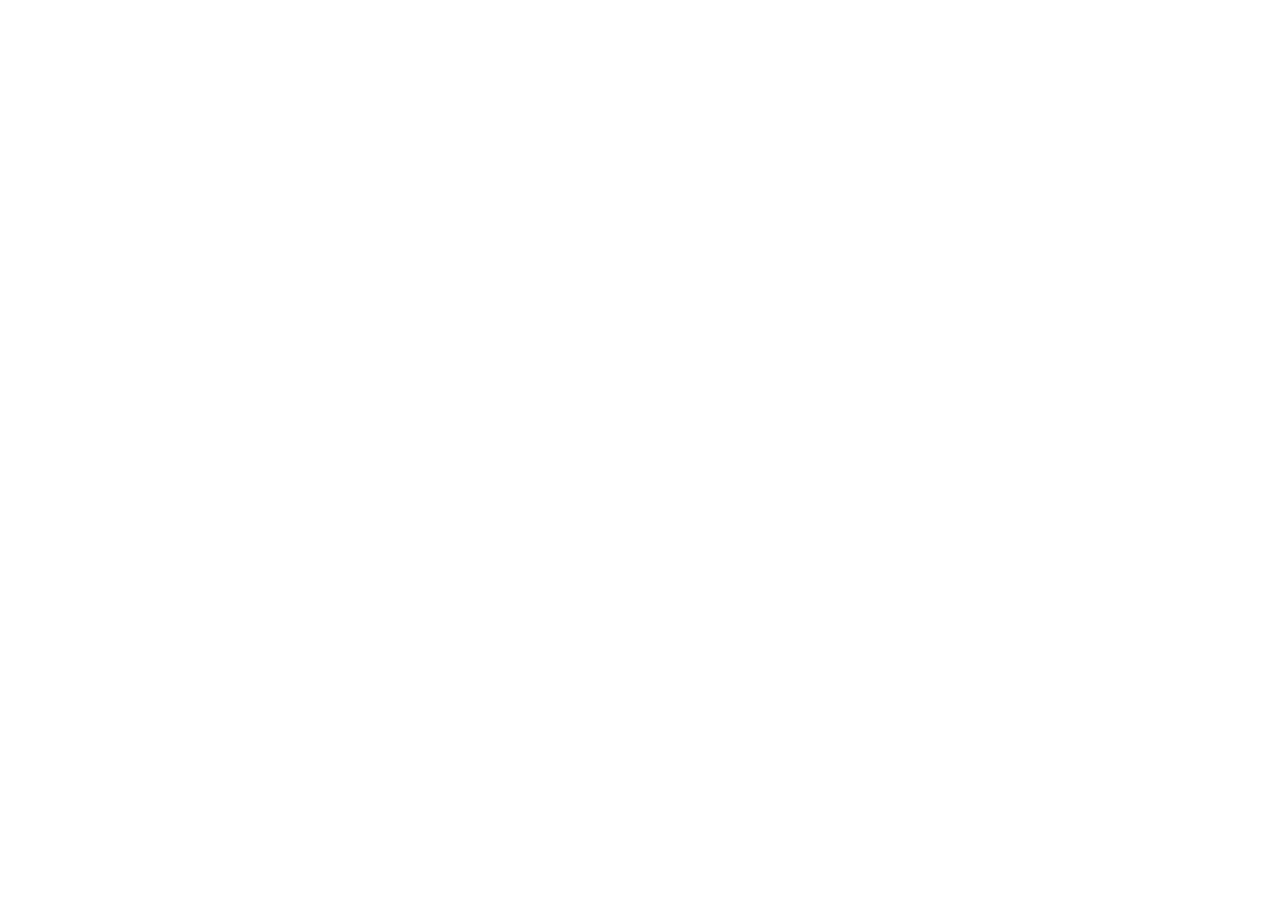
==== commit e570956f: "Add legal pages, cookie consent, single animated CTA and site hardening - One call to action ("Comma" ====
--- a/index.html
+++ b/index.html
@@ -3,29 +3,39 @@
 <head>
   <meta charset="utf-8">
   <meta name="viewport" content="width=device-width, initial-scale=1">
-  <title>Nioushadow Blooms — Fleuriste-atelier au Mont des Arts, Bruxelles</title>
-  <meta name="description" content="Nioushadow Blooms, fleuriste-atelier au Mont des Arts à Bruxelles : bouquets sur mesure, plantes rares, mariages, événements et abonnements floraux. Commandes 24 h à l’avance, livraison dans tout Bruxelles.">
+  <meta http-equiv="Content-Security-Policy" content="upgrade-insecure-requests">
+  <title>Nioushadow Blooms · Fleuriste au Mont des Arts, Bruxelles</title>
+  <meta name="description" content="Fleuriste-atelier au Mont des Arts, Bruxelles : bouquets sur mesure, plantes rares, mariages, événements et abonnements. Commandes 24 h à l’avance.">
+  <link rel="canonical" href="https://www.nioushadow-blooms.com/">
+  <meta name="robots" content="index, follow">
   <meta name="theme-color" content="#f9f5f1">
+
+  <!-- Icônes -->
+  <link rel="icon" href="favicon.ico" sizes="32x32">
   <link rel="icon" href="assets/img/favicon.svg" type="image/svg+xml">
-
+  <link rel="apple-touch-icon" href="assets/img/apple-touch-icon.png">
+  <link rel="manifest" href="site.webmanifest">
+
+  <!-- Partage sur les réseaux -->
   <meta property="og:type" content="website">
   <meta property="og:locale" content="fr_BE">
-  <meta property="og:title" content="Nioushadow Blooms — Fleuriste-atelier à Bruxelles">
+  <meta property="og:site_name" content="Nioushadow Blooms">
+  <meta property="og:title" content="Nioushadow Blooms · Fleuriste-atelier à Bruxelles">
   <meta property="og:description" content="Bouquets sur mesure, plantes rares, mariages et événements. Mont des Arts 6, 1000 Bruxelles.">
+  <meta property="og:url" content="https://www.nioushadow-blooms.com/">
   <meta property="og:image" content="https://www.nioushadow-blooms.com/assets/img/og.jpg">
-  <meta property="og:url" content="https://www.nioushadow-blooms.com/">
+  <meta property="og:image:width" content="1200">
+  <meta property="og:image:height" content="630">
+  <meta property="og:image:alt" content="Le nom Nioushadow Blooms posé sur des étagères dorées, entre vases, livres et plantes">
+  <meta name="twitter:card" content="summary_large_image">
+  <meta name="twitter:title" content="Nioushadow Blooms · Fleuriste-atelier à Bruxelles">
+  <meta name="twitter:description" content="Bouquets sur mesure, plantes rares, mariages et événements. Mont des Arts 6, 1000 Bruxelles.">
+  <meta name="twitter:image" content="https://www.nioushadow-blooms.com/assets/img/og.jpg">
 
   <link rel="preload" href="assets/fonts/fraunces-normal-300-700-latin.woff2" as="font" type="font/woff2" crossorigin>
   <link rel="preload" href="assets/fonts/fraunces-italic-300-700-latin.woff2" as="font" type="font/woff2" crossorigin>
   <link rel="stylesheet" href="assets/css/style.css">
-
-  <script>
-    // Active les animations ; si le script principal ne se charge pas, on affiche tout normalement.
-    document.documentElement.classList.add('js');
-    setTimeout(function () {
-      if (!document.documentElement.classList.contains('js-ready')) document.documentElement.classList.remove('js');
-    }, 4000);
-  </script>
+  <script src="assets/js/boot.js"></script>
 
   <script type="application/ld+json">
   {
@@ -205,6 +215,7 @@
   </symbol>
   <symbol id="arrow-right" viewBox="0 0 24 24" fill="none" stroke="currentColor" stroke-width="1.8" stroke-linecap="round" stroke-linejoin="round"><path d="M4 12h16"/><path d="m13 5 7 7-7 7"/></symbol>
   <symbol id="arrow-up-right" viewBox="0 0 24 24" fill="none" stroke="currentColor" stroke-width="1.8" stroke-linecap="round" stroke-linejoin="round"><path d="M7 7h10v10"/><path d="M7 17 17 7"/></symbol>
+  <symbol id="arrow-left" viewBox="0 0 24 24" fill="none" stroke="currentColor" stroke-width="1.8" stroke-linecap="round" stroke-linejoin="round"><path d="M20 12H4"/><path d="m11 5-7 7 7 7"/></symbol>
   <symbol id="chev-left" viewBox="0 0 24 24" fill="none" stroke="currentColor" stroke-width="1.8" stroke-linecap="round" stroke-linejoin="round"><path d="m15 18-6-6 6-6"/></symbol>
   <symbol id="chev-right" viewBox="0 0 24 24" fill="none" stroke="currentColor" stroke-width="1.8" stroke-linecap="round" stroke-linejoin="round"><path d="m9 18 6-6-6-6"/></symbol>
   <symbol id="instagram" viewBox="0 0 24 24" fill="none" stroke="currentColor" stroke-width="1.8" stroke-linecap="round" stroke-linejoin="round"><rect width="19" height="19" x="2.5" y="2.5" rx="5"/><path d="M16 11.37A4 4 0 1 1 12.63 8 4 4 0 0 1 16 11.37z"/><path d="M17.5 6.5h.01"/></symbol>
@@ -217,7 +228,7 @@
 <!-- ===================================================================
      Bandeau défilant
      =================================================================== -->
-<div class="ticker" role="note" aria-label="Atelier floral au Mont des Arts, Bruxelles. Commandes 24 heures à l’avance. Livraison partout à Bruxelles.">
+<aside class="ticker" aria-label="Atelier floral au Mont des Arts, Bruxelles. Commandes 24 heures à l’avance. Livraison partout à Bruxelles.">
   <div class="ticker__track" aria-hidden="true">
     <div class="ticker__group">
       <span>Atelier floral au Mont des Arts, Bruxelles</span><svg><use href="#leaf"/></svg>
@@ -232,7 +243,7 @@
       <span>Bouquets sur mesure · Plantes rares · Mariages &amp; événements</span><svg><use href="#leaf"/></svg>
     </div>
   </div>
-</div>
+</aside>
 
 <!-- ===================================================================
      Navigation
@@ -254,7 +265,9 @@
       <a class="btn btn--ghost btn--square" href="https://www.instagram.com/nioushadow/" target="_blank" rel="noopener" aria-label="Instagram (nouvel onglet)">
         <svg aria-hidden="true"><use href="#instagram"/></svg>
       </a>
-      <a class="btn btn--ghost nav__cta" href="#contact">Commander</a>
+      <a class="btn btn--ghost btn--square" href="tel:+32477735659" aria-label="Appeler le +32 477 73 56 59">
+        <svg aria-hidden="true"><use href="#phone"/></svg>
+      </a>
       <button class="burger" type="button" aria-expanded="false" aria-controls="menu" data-burger>
         <span class="burger__lines" aria-hidden="true"><span></span><span></span></span>
         <span class="sr-only">Ouvrir le menu</span>
@@ -274,6 +287,7 @@
   </nav>
   <div class="menu__info">
     <a href="tel:+32477735659">+32 477 73 56 59</a>
+    <a href="https://www.instagram.com/nioushadow/" target="_blank" rel="noopener">Instagram @nioushadow</a>
     <span>Mont des Arts 6, 1er étage — Bruxelles</span>
   </div>
   <div class="menu__shelf" aria-hidden="true">
@@ -300,7 +314,7 @@
         <figure class="frame frame--h1">
           <div class="ph" style="--ph-bg: var(--lavender); --ratio: 4 / 3">
             <svg class="ph__art" viewBox="0 0 200 260"><use href="#bouquet"/></svg>
-            <img src="assets/photos/hero-1.jpg" alt="" loading="lazy" decoding="async" onerror="this.remove()">
+            <img src="assets/photos/hero-1.jpg" alt="" loading="lazy" decoding="async">
           </div>
         </figure>
         <svg class="ill ill--books" viewBox="0 0 150 70"><use href="#books"/></svg>
@@ -317,7 +331,7 @@
         <figure class="frame frame--h1">
           <div class="ph" style="--ph-bg: var(--lavender); --ratio: 4 / 3">
             <svg class="ph__art" viewBox="0 0 200 260" aria-hidden="true"><use href="#bouquet"/></svg>
-            <img src="assets/photos/hero-1.jpg" alt="Bouquet de saison composé à l’atelier Nioushadow Blooms" fetchpriority="high" decoding="async" onerror="this.remove()">
+            <img src="assets/photos/hero-1.jpg" alt="Bouquet de saison composé à l’atelier Nioushadow Blooms" fetchpriority="high" decoding="async">
           </div>
         </figure>
         <svg class="ill ill--books" viewBox="0 0 150 70" aria-hidden="true"><use href="#books"/></svg>
@@ -334,7 +348,7 @@
       <figure class="frame frame--h2">
         <div class="ph" style="--ph-bg: var(--olive); --ill-a: var(--cream); --ratio: 3 / 4">
           <svg class="ph__art" viewBox="0 0 90 220" aria-hidden="true"><use href="#bud-plant"/><use href="#bud-pot"/></svg>
-          <img src="assets/photos/hero-2.jpg" alt="Détail d’une fleur de saison" decoding="async" onerror="this.remove()">
+          <img src="assets/photos/hero-2.jpg" alt="Détail d’une fleur de saison" decoding="async">
         </div>
       </figure>
       <svg class="ill ill--bud" viewBox="0 0 90 220" aria-hidden="true"><use class="sway" href="#bud-plant"/><use href="#bud-pot"/></svg>
@@ -353,7 +367,12 @@
       <li><a href="#abonnement"><span>Abonnements floraux</span><svg aria-hidden="true"><use href="#arrow-right"/></svg></a></li>
     </ul>
     <div class="hero__ctas" data-hero-fade>
-      <a class="btn btn--ink" href="#contact">Commander un bouquet <svg class="btn__arrow" aria-hidden="true"><use href="#arrow-right"/></svg></a>
+      <a class="cta" href="#contact" data-cta data-cta-origin>
+        <span class="cta__bg" aria-hidden="true"></span>
+        <svg class="cta__flower" aria-hidden="true"><use href="#flower"/></svg>
+        <span class="cta__label" data-text="Commander un bouquet"><span>Commander un bouquet</span></span>
+        <span class="cta__arrow" aria-hidden="true"><svg><use href="#arrow-right"/></svg><svg><use href="#arrow-right"/></svg></span>
+      </a>
       <a class="hero__phone ulink" href="tel:+32477735659"><svg aria-hidden="true"><use href="#phone"/></svg>+32 477 73 56 59</a>
     </div>
   </div>
@@ -368,7 +387,7 @@
       <figure class="frame frame--lg" data-reveal="frame">
         <div class="ph" style="--ph-bg: var(--lavender); --ratio: 4 / 5">
           <svg class="ph__art" viewBox="0 0 180 320" aria-hidden="true"><use href="#vase-plant"/><use href="#vase-pot"/></svg>
-          <img src="assets/photos/atelier.jpg" alt="Composition florale en préparation à l’atelier" loading="lazy" decoding="async" onerror="this.remove()">
+          <img src="assets/photos/atelier.jpg" alt="Composition florale en préparation à l’atelier" loading="lazy" decoding="async">
         </div>
       </figure>
       <div class="note" data-reveal="note" aria-hidden="true">
@@ -412,7 +431,7 @@
           <span class="index__num">01</span>
           <span class="index__title">Bouquets sur mesure</span>
           <span class="index__desc">Des bouquets libres et généreux, composés selon les arrivages de la semaine et vos envies. À offrir, ou à s’offrir.</span>
-          <span class="index__thumb"><span class="ph" style="--ph-bg: var(--lavender); --ratio: 1"><svg class="ph__art" viewBox="0 0 200 260" aria-hidden="true"><use href="#bouquet"/></svg><img src="assets/photos/creation-bouquets.jpg" alt="" loading="lazy" onerror="this.remove()"></span></span>
+          <span class="index__thumb"><span class="ph" style="--ph-bg: var(--lavender); --ratio: 1"><svg class="ph__art" viewBox="0 0 200 260" aria-hidden="true"><use href="#bouquet"/></svg><img src="assets/photos/creation-bouquets.jpg" alt="" loading="lazy"></span></span>
           <svg class="index__arrow" aria-hidden="true"><use href="#arrow-up-right"/></svg>
         </a>
       </li>
@@ -421,7 +440,7 @@
           <span class="index__num">02</span>
           <span class="index__title">Plantes rares</span>
           <span class="index__desc">Des plantes choisies pour leur caractère — feuillages graphiques, espèces peu communes — prêtes à habiter votre intérieur.</span>
-          <span class="index__thumb"><span class="ph" style="--ph-bg: var(--cream); --ill-b: var(--lavender); --ratio: 1"><svg class="ph__art" viewBox="0 0 200 280" aria-hidden="true"><use href="#pot-plant"/><use href="#pot-pot"/></svg><img src="assets/photos/creation-plantes.jpg" alt="" loading="lazy" onerror="this.remove()"></span></span>
+          <span class="index__thumb"><span class="ph" style="--ph-bg: var(--cream); --ill-b: var(--lavender); --ratio: 1"><svg class="ph__art" viewBox="0 0 200 280" aria-hidden="true"><use href="#pot-plant"/><use href="#pot-pot"/></svg><img src="assets/photos/creation-plantes.jpg" alt="" loading="lazy"></span></span>
           <svg class="index__arrow" aria-hidden="true"><use href="#arrow-up-right"/></svg>
         </a>
       </li>
@@ -430,7 +449,7 @@
           <span class="index__num">03</span>
           <span class="index__title">Mariages</span>
           <span class="index__desc">De la boutonnière à l’arche fleurie&#8239;: une scénographie pensée avec vous, du premier rendez-vous au jour&nbsp;J.</span>
-          <span class="index__thumb"><span class="ph" style="--ph-bg: var(--olive); --ill-a: var(--cream); --ratio: 1"><svg class="ph__art" viewBox="0 0 200 260" aria-hidden="true"><use href="#bouquet"/></svg><img src="assets/photos/creation-mariages.jpg" alt="" loading="lazy" onerror="this.remove()"></span></span>
+          <span class="index__thumb"><span class="ph" style="--ph-bg: var(--olive); --ill-a: var(--cream); --ratio: 1"><svg class="ph__art" viewBox="0 0 200 260" aria-hidden="true"><use href="#bouquet"/></svg><img src="assets/photos/creation-mariages.jpg" alt="" loading="lazy"></span></span>
           <svg class="index__arrow" aria-hidden="true"><use href="#arrow-up-right"/></svg>
         </a>
       </li>
@@ -439,7 +458,7 @@
           <span class="index__num">04</span>
           <span class="index__title">Événements &amp; entreprises</span>
           <span class="index__desc">Dîners, lancements, vitrines, réceptions, expériences VIP&#8239;: des compositions à la mesure du lieu et de l’occasion.</span>
-          <span class="index__thumb"><span class="ph" style="--ph-bg: var(--lavender); --ratio: 1"><svg class="ph__art" viewBox="0 0 150 220" aria-hidden="true"><use href="#cloche"/></svg><img src="assets/photos/creation-evenements.jpg" alt="" loading="lazy" onerror="this.remove()"></span></span>
+          <span class="index__thumb"><span class="ph" style="--ph-bg: var(--lavender); --ratio: 1"><svg class="ph__art" viewBox="0 0 150 220" aria-hidden="true"><use href="#cloche"/></svg><img src="assets/photos/creation-evenements.jpg" alt="" loading="lazy"></span></span>
           <svg class="index__arrow" aria-hidden="true"><use href="#arrow-up-right"/></svg>
         </a>
       </li>
@@ -448,7 +467,7 @@
           <span class="index__num">05</span>
           <span class="index__title">Abonnements floraux</span>
           <span class="index__desc">Un bouquet frais livré à intervalle régulier, chez vous ou au bureau, partout dans Bruxelles.</span>
-          <span class="index__thumb"><span class="ph" style="--ph-bg: var(--olive); --ill-a: var(--cream); --ratio: 1"><svg class="ph__art" viewBox="0 0 180 320" aria-hidden="true"><use href="#vase-plant"/><use href="#vase-pot"/></svg><img src="assets/photos/creation-abonnements.jpg" alt="" loading="lazy" onerror="this.remove()"></span></span>
+          <span class="index__thumb"><span class="ph" style="--ph-bg: var(--olive); --ill-a: var(--cream); --ratio: 1"><svg class="ph__art" viewBox="0 0 180 320" aria-hidden="true"><use href="#vase-plant"/><use href="#vase-pot"/></svg><img src="assets/photos/creation-abonnements.jpg" alt="" loading="lazy"></span></span>
           <svg class="index__arrow" aria-hidden="true"><use href="#arrow-up-right"/></svg>
         </a>
       </li>
@@ -460,6 +479,19 @@
     <div class="preview__frame frame"></div>
   </div>
 </section>
+
+<!-- Bandeau de mots (sa vitesse suit le défilement) -->
+<div class="marquee" aria-hidden="true" data-marquee>
+  <div class="marquee__track">
+    <div class="marquee__group">
+      <span>Bouquets sur mesure</span><svg class="marquee__flower"><use href="#flower"/></svg>
+      <em>Plantes rares</em><svg class="marquee__flower"><use href="#flower"/></svg>
+      <span>Mariages</span><svg class="marquee__flower"><use href="#flower"/></svg>
+      <em>Événements</em><svg class="marquee__flower"><use href="#flower"/></svg>
+      <span>Abonnements</span><svg class="marquee__flower"><use href="#flower"/></svg>
+    </div>
+  </div>
+</div>
 
 <!-- ===================================================================
      ABONNEMENT
@@ -482,7 +514,7 @@
           <p class="rhythm__note" aria-live="polite" data-rhythm-note>Environ 52 bouquets par an — idéal pour un hall, une boutique ou un restaurant.</p>
         </fieldset>
 
-        <a class="btn btn--ink" href="#contact" data-reveal data-abo-cta>Démarrer un abonnement <svg class="btn__arrow" aria-hidden="true"><use href="#arrow-right"/></svg></a>
+        <a class="wavy" href="#contact" data-reveal data-abo-cta>Choisir ce rythme</a>
       </div>
 
       <div class="abo__media" aria-hidden="true">
@@ -490,14 +522,14 @@
         <figure class="frame abo__big" data-reveal="frame">
           <div class="ph" style="--ph-bg: var(--olive); --ill-a: var(--cream); --ratio: 4 / 5">
             <svg class="ph__art" viewBox="0 0 180 320"><use href="#vase-plant"/><use href="#vase-pot"/></svg>
-            <img src="assets/photos/abonnement-1.jpg" alt="" loading="lazy" decoding="async" onerror="this.remove()">
+            <img src="assets/photos/abonnement-1.jpg" alt="" loading="lazy" decoding="async">
           </div>
         </figure>
         <div class="abo__stack">
           <figure class="frame abo__small" data-reveal="frame" style="--d: .15s">
             <div class="ph" style="--ph-bg: var(--cream); --ratio: 1">
               <svg class="ph__art" viewBox="0 0 90 220"><use href="#bud-plant"/><use href="#bud-pot"/></svg>
-              <img src="assets/photos/abonnement-2.jpg" alt="" loading="lazy" decoding="async" onerror="this.remove()">
+              <img src="assets/photos/abonnement-2.jpg" alt="" loading="lazy" decoding="async">
             </div>
           </figure>
           <svg class="abo__books" viewBox="0 0 150 70"><use href="#books"/></svg>
@@ -561,42 +593,42 @@
     </div>
   </div>
 
-  <div class="gallery" data-gallery>
+  <div class="gallery" data-gallery data-reveal="gallery">
     <div class="gallery__band" aria-hidden="true"></div>
     <ul class="gallery__track" data-gallery-track tabindex="0" aria-label="Galerie de compositions, faire défiler horizontalement">
       <li class="gallery__item" style="--s: 1">
         <figure>
-          <div class="frame"><div class="ph" style="--ph-bg: var(--lavender); --ratio: 4 / 5"><svg class="ph__art" viewBox="0 0 200 260" aria-hidden="true"><use href="#bouquet"/></svg><img src="assets/photos/carnet-1.jpg" alt="Bouquet de saison" loading="lazy" decoding="async" draggable="false" onerror="this.remove()"></div></div>
+          <div class="frame"><div class="ph" style="--ph-bg: var(--lavender); --ratio: 4 / 5"><svg class="ph__art" viewBox="0 0 200 260" aria-hidden="true"><use href="#bouquet"/></svg><img src="assets/photos/carnet-1.jpg" alt="Bouquet de saison" loading="lazy" decoding="async" draggable="false"></div></div>
           <figcaption><span>N°01</span>Bouquet de saison</figcaption>
         </figure>
       </li>
       <li class="gallery__item" style="--s: 1.18">
         <figure>
-          <div class="frame"><div class="ph" style="--ph-bg: var(--olive); --ill-a: var(--cream); --ratio: 3 / 4"><svg class="ph__art" viewBox="0 0 200 280" aria-hidden="true"><use href="#pot-plant"/><use href="#pot-pot"/></svg><img src="assets/photos/carnet-2.jpg" alt="Plante rare" loading="lazy" decoding="async" draggable="false" onerror="this.remove()"></div></div>
+          <div class="frame"><div class="ph" style="--ph-bg: var(--olive); --ill-a: var(--cream); --ratio: 3 / 4"><svg class="ph__art" viewBox="0 0 200 280" aria-hidden="true"><use href="#pot-plant"/><use href="#pot-pot"/></svg><img src="assets/photos/carnet-2.jpg" alt="Plante rare" loading="lazy" decoding="async" draggable="false"></div></div>
           <figcaption><span>N°02</span>Plante rare</figcaption>
         </figure>
       </li>
       <li class="gallery__item" style="--s: .86">
         <figure>
-          <div class="frame"><div class="ph" style="--ph-bg: var(--lavender); --ratio: 1"><svg class="ph__art" viewBox="0 0 150 220" aria-hidden="true"><use href="#cloche"/></svg><img src="assets/photos/carnet-3.jpg" alt="Table de mariage" loading="lazy" decoding="async" draggable="false" onerror="this.remove()"></div></div>
+          <div class="frame"><div class="ph" style="--ph-bg: var(--lavender); --ratio: 1"><svg class="ph__art" viewBox="0 0 150 220" aria-hidden="true"><use href="#cloche"/></svg><img src="assets/photos/carnet-3.jpg" alt="Table de mariage" loading="lazy" decoding="async" draggable="false"></div></div>
           <figcaption><span>N°03</span>Table de mariage</figcaption>
         </figure>
       </li>
       <li class="gallery__item" style="--s: 1.08">
         <figure>
-          <div class="frame"><div class="ph" style="--ph-bg: var(--cream); --ill-b: var(--lavender); --ratio: 4 / 5"><svg class="ph__art" viewBox="0 0 180 320" aria-hidden="true"><use href="#vase-plant"/><use href="#vase-pot"/></svg><img src="assets/photos/carnet-4.jpg" alt="Composition d’automne" loading="lazy" decoding="async" draggable="false" onerror="this.remove()"></div></div>
+          <div class="frame"><div class="ph" style="--ph-bg: var(--cream); --ill-b: var(--lavender); --ratio: 4 / 5"><svg class="ph__art" viewBox="0 0 180 320" aria-hidden="true"><use href="#vase-plant"/><use href="#vase-pot"/></svg><img src="assets/photos/carnet-4.jpg" alt="Composition d’automne" loading="lazy" decoding="async" draggable="false"></div></div>
           <figcaption><span>N°04</span>Composition d’automne</figcaption>
         </figure>
       </li>
       <li class="gallery__item" style="--s: 1.24">
         <figure>
-          <div class="frame"><div class="ph" style="--ph-bg: var(--olive); --ill-a: var(--cream); --ratio: 2 / 3"><svg class="ph__art" viewBox="0 0 200 260" aria-hidden="true"><use href="#bouquet"/></svg><img src="assets/photos/carnet-5.jpg" alt="Bouquet de mariée" loading="lazy" decoding="async" draggable="false" onerror="this.remove()"></div></div>
+          <div class="frame"><div class="ph" style="--ph-bg: var(--olive); --ill-a: var(--cream); --ratio: 2 / 3"><svg class="ph__art" viewBox="0 0 200 260" aria-hidden="true"><use href="#bouquet"/></svg><img src="assets/photos/carnet-5.jpg" alt="Bouquet de mariée" loading="lazy" decoding="async" draggable="false"></div></div>
           <figcaption><span>N°05</span>Bouquet de mariée</figcaption>
         </figure>
       </li>
       <li class="gallery__item" style="--s: .92">
         <figure>
-          <div class="frame"><div class="ph" style="--ph-bg: var(--lavender); --ratio: 5 / 4"><svg class="ph__art" viewBox="0 0 90 220" aria-hidden="true"><use href="#bud-plant"/><use href="#bud-pot"/></svg><img src="assets/photos/carnet-6.jpg" alt="Vitrine florale" loading="lazy" decoding="async" draggable="false" onerror="this.remove()"></div></div>
+          <div class="frame"><div class="ph" style="--ph-bg: var(--lavender); --ratio: 5 / 4"><svg class="ph__art" viewBox="0 0 90 220" aria-hidden="true"><use href="#bud-plant"/><use href="#bud-pot"/></svg><img src="assets/photos/carnet-6.jpg" alt="Vitrine florale" loading="lazy" decoding="async" draggable="false"></div></div>
           <figcaption><span>N°06</span>Vitrine florale</figcaption>
         </figure>
       </li>
@@ -640,6 +672,8 @@
 
     <div class="contact__panel" data-reveal="frame">
       <form class="form" data-form novalidate>
+        <p class="sr-only" role="status" aria-live="polite" data-form-status></p>
+
         <fieldset class="seg">
           <legend>Occasion</legend>
           <div class="seg__opts">
@@ -654,24 +688,40 @@
         <div class="form__row">
           <div class="field">
             <label for="f-name">Nom <span aria-hidden="true">*</span></label>
-            <input class="input" id="f-name" name="nom" type="text" autocomplete="name" required placeholder="Votre nom">
-            <p class="field__error" data-error-for="f-name">Merci d’indiquer votre nom.</p>
+            <input class="input" id="f-name" name="nom" type="text" autocomplete="name" required minlength="2" maxlength="80" placeholder="Votre nom" aria-describedby="err-name">
+            <p class="field__error" id="err-name" data-error></p>
           </div>
           <div class="field">
             <label for="f-email">E-mail <span aria-hidden="true">*</span></label>
-            <input class="input" id="f-email" name="email" type="email" autocomplete="email" required placeholder="vous@exemple.be">
-            <p class="field__error" data-error-for="f-email">Merci d’indiquer un e-mail valide.</p>
+            <input class="input" id="f-email" name="email" type="email" autocomplete="email" inputmode="email" required maxlength="120" pattern="[^@\s]+@[^@\s]+\.[A-Za-z]{2,}" placeholder="vous@exemple.be" aria-describedby="err-email">
+            <p class="field__error" id="err-email" data-error></p>
           </div>
         </div>
         <div class="field">
           <label for="f-date">Date souhaitée</label>
-          <input class="input" id="f-date" name="date" type="date" data-date>
+          <input class="input" id="f-date" name="date" type="date" data-date aria-describedby="hint-date err-date">
+          <p class="field__hint" id="hint-date">Au plus tôt demain : nous composons sur commande, 24&nbsp;h à l’avance.</p>
+          <p class="field__error" id="err-date" data-error></p>
         </div>
         <div class="field">
           <label for="f-msg">Votre message</label>
-          <textarea class="input" id="f-msg" name="message" rows="4" placeholder="Couleurs, style, budget, lieu de livraison…" data-message></textarea>
-        </div>
-        <div class="hp" aria-hidden="true"><label>Ne pas remplir <input type="text" name="_gotcha" tabindex="-1" autocomplete="off"></label></div>
+          <textarea class="input" id="f-msg" name="message" rows="4" maxlength="1000" placeholder="Couleurs, style, budget, lieu de livraison…" data-message aria-describedby="count-msg err-msg"></textarea>
+          <p class="field__count" id="count-msg" data-count>0 / 1000</p>
+          <p class="field__error" id="err-msg" data-error></p>
+        </div>
+        <div class="field">
+          <label class="check" for="f-consent">
+            <input id="f-consent" name="consentement" type="checkbox" value="oui" required aria-describedby="err-consent">
+            <span class="check__box" aria-hidden="true"><svg><use href="#check"/></svg></span>
+            <span>J’accepte que Nioushadow Blooms utilise ces informations pour répondre à ma demande (<a href="confidentialite.html">politique de confidentialité</a>).</span>
+          </label>
+          <p class="field__error" id="err-consent" data-error></p>
+        </div>
+
+        <!-- Anti-spam : champ piège invisible pour les humains -->
+        <div class="hp" aria-hidden="true"><label>Ne pas remplir ce champ <input type="text" name="_gotcha" tabindex="-1" autocomplete="off"></label></div>
+
+        <p class="form__alert" role="alert" data-form-alert hidden></p>
 
         <button class="btn btn--ink form__submit" type="submit">
           <span>Envoyer ma demande · <span data-occasion-label>Bouquet</span></span>
@@ -737,9 +787,23 @@
 
   <div class="container footer__meta">
     <span>© <span data-year>2026</span> Nioushadow Blooms — Fleuriste à Bruxelles</span>
-    <span>Fait main, au fil des saisons</span>
+    <nav class="footer__legal" aria-label="Informations légales">
+      <a href="confidentialite.html">Confidentialité</a>
+      <a href="cgu.html">CGU &amp; mentions légales</a>
+      <button class="linkbtn" type="button" data-cookie-settings>Gérer les cookies</button>
+    </nav>
   </div>
 </footer>
+
+<!-- Le même CTA, qui reste à portée de main pendant la lecture -->
+<div class="cta-dock" data-cta-dock inert>
+  <a class="cta" href="#contact" data-cta>
+    <span class="cta__bg" aria-hidden="true"></span>
+    <svg class="cta__flower" aria-hidden="true"><use href="#flower"/></svg>
+    <span class="cta__label" data-text="Commander un bouquet"><span>Commander un bouquet</span></span>
+    <span class="cta__arrow" aria-hidden="true"><svg><use href="#arrow-right"/></svg><svg><use href="#arrow-right"/></svg></span>
+  </a>
+</div>
 
 <script src="assets/js/main.js" defer></script>
 </body>
--- a/assets/css/style.css
+++ b/assets/css/style.css
@@ -328,19 +328,23 @@
   position: absolute;
   left: 50%; top: 50%;
   width: 62%; height: 74%;
-  translate: -50% -48%;
+  translate: calc(-50% + var(--px, 0px)) -48%;
 }
 .ph img {
   position: absolute;
   inset: 0;
   width: 100%; height: 100%;
   object-fit: cover;
+  translate: var(--px, 0px) 0;
   filter: saturate(.86) contrast(.97) sepia(.06);
-  transition: filter .8s var(--ease-out), transform 1.4s var(--ease-out);
+  transition: filter .8s var(--ease-out), transform 1.4s var(--ease-out), opacity .9s var(--ease-out);
   -webkit-user-drag: none;
   user-select: none;
 }
 .frame:hover .ph img { filter: saturate(1) contrast(1) sepia(0); }
+/* Une photo n’apparaît qu’une fois chargée (fondu) ; si elle manque, l’illustration reste */
+.js .ph img { opacity: 0; }
+.js .ph img.is-ready { opacity: 1; }
 
 /* Illustrations autonomes */
 .ill { overflow: visible; }
@@ -433,6 +437,7 @@
   white-space: nowrap;
 }
 .logo__flower {
+  flex: none;
   width: 22px; height: 22px;
   transition: transform 1.2s var(--ease-out);
 }
@@ -578,10 +583,11 @@
   letter-spacing: -.045em;
   font-variation-settings: "SOFT" 100, "WONK" 0, "opsz" 144;
   white-space: nowrap;
-  translate: var(--drift, 0) 0;
+  translate: calc(var(--drift, 0px) + var(--mx, 0) * var(--depth, -6px)) 0;
   will-change: translate;
 }
 .wordmark--2 {
+  --depth: -12px;
   font-style: italic;
   font-weight: 460;
   color: var(--teal);
@@ -1192,7 +1198,7 @@
   -webkit-appearance: none;
   appearance: none;
 }
-.input::placeholder { color: color-mix(in srgb, var(--ink) 40%, transparent); font-style: italic; }
+.input::placeholder { color: color-mix(in srgb, var(--ink) 66%, var(--cream)); font-style: italic; }
 .input:hover { background: color-mix(in srgb, var(--lavender) 35%, transparent); }
 .input:focus { outline: none; background: color-mix(in srgb, var(--lavender) 55%, transparent); box-shadow: 0 1px 0 0 var(--ink); }
 textarea.input { resize: vertical; min-height: 120px; }
@@ -1282,6 +1288,581 @@
 }
 
 /* --------------------------------------------------------------------------
+   LE CTA — un seul appel à l’action, décliné partout à l’identique
+   -------------------------------------------------------------------------- */
+.cta {
+  --tx: 0px;
+  --ty: 0px;
+  position: relative;
+  display: inline-flex;
+  align-items: center;
+  gap: 14px;
+  min-height: 58px;
+  padding: 0 24px 0 18px;
+  border: 1px solid var(--ink);
+  background: var(--ink);
+  color: var(--cream);
+  font: 500 13px/1 var(--font-mono);
+  letter-spacing: .14em;
+  text-transform: uppercase;
+  text-decoration: none;
+  white-space: nowrap;
+  isolation: isolate;
+  overflow: hidden;
+  box-shadow: 6px 6px 0 0 var(--olive);
+  translate: var(--tx) var(--ty);
+  transition:
+    translate .4s var(--ease-out),
+    box-shadow .5s var(--ease-out),
+    color .45s var(--ease-out);
+}
+/* fond olive qui monte depuis le bas au survol */
+.cta__bg {
+  position: absolute;
+  inset: -1px;
+  z-index: -1;
+  background: var(--olive);
+  clip-path: inset(100% 0 0 0);
+  transition: clip-path .6s var(--ease-in-out);
+}
+.cta:hover,
+.cta:focus-visible { color: var(--ink); box-shadow: 10px 10px 0 0 var(--ink); }
+.cta:hover .cta__bg,
+.cta:focus-visible .cta__bg { clip-path: inset(0 0 0 0); }
+.cta:active {
+  translate: 5px 5px;
+  box-shadow: 1px 1px 0 0 var(--ink);
+  transition-duration: .08s;
+}
+
+/* la fleur tourne doucement, et fait un demi-tour au survol */
+.cta__flower {
+  width: 26px; height: 26px;
+  flex: none;
+  animation: spin 16s linear infinite;
+  transition: rotate .9s var(--ease-out);
+}
+.cta:hover .cta__flower { rotate: 216deg; }
+@keyframes spin { to { transform: rotate(360deg); } }
+
+/* le texte « roule » vers le haut au survol */
+.cta__label {
+  position: relative;
+  display: block;
+  height: 1.25em;
+  line-height: 1.25;
+  overflow: hidden;
+}
+.cta__label > span,
+.cta__label::after {
+  display: block;
+  transition: transform .6s var(--ease-out);
+}
+.cta__label::after {
+  content: attr(data-text);
+  position: absolute;
+  left: 0; top: 100%;
+}
+.cta:hover .cta__label > span,
+.cta:hover .cta__label::after,
+.cta:focus-visible .cta__label > span,
+.cta:focus-visible .cta__label::after { transform: translateY(-100%); }
+
+/* la flèche sort à droite, une autre arrive par la gauche */
+.cta__arrow {
+  position: relative;
+  width: 18px; height: 18px;
+  flex: none;
+  overflow: hidden;
+}
+.cta__arrow svg {
+  position: absolute;
+  inset: 0;
+  width: 18px; height: 18px;
+  transition: transform .55s var(--ease-out);
+}
+.cta__arrow svg:first-child { animation: nudge 4.5s var(--ease-out) infinite; }
+.cta__arrow svg:last-child { transform: translateX(-140%); }
+.cta:hover .cta__arrow svg:first-child { transform: translateX(140%); animation: none; }
+.cta:hover .cta__arrow svg:last-child { transform: none; transition-delay: .1s; }
+@keyframes nudge {
+  0%, 78%, 100% { translate: 0 0; }
+  84% { translate: 5px 0; }
+  90% { translate: 0 0; }
+  95% { translate: 3px 0; }
+}
+
+/* Le même CTA reste à portée de main une fois le haut de page dépassé */
+.cta-dock {
+  position: fixed;
+  right: clamp(16px, 2.4vw, 32px);
+  bottom: clamp(16px, 2.4vw, 32px);
+  z-index: 28;
+  transform: translateY(calc(100% + 48px));
+  transition: transform .8s var(--ease-out);
+}
+.cta-dock.is-visible { transform: none; transition-timing-function: var(--ease-back); }
+
+/* Pétales qui s’envolent au clic */
+.petal {
+  position: fixed;
+  left: 0; top: 0;
+  z-index: 95;
+  width: 13px; height: 8px;
+  margin: -4px 0 0 -6px;
+  border: 1px solid var(--ink);
+  border-radius: 50%;
+  pointer-events: none;
+}
+
+/* --------------------------------------------------------------------------
+   Barre de progression de lecture
+   -------------------------------------------------------------------------- */
+.scroll-progress {
+  position: fixed;
+  left: 0; right: 0; top: 0;
+  z-index: 40;
+  height: 3px;
+  background: var(--olive);
+  transform: scaleX(0);
+  transform-origin: 0 50%;
+  pointer-events: none;
+}
+
+/* --------------------------------------------------------------------------
+   Bandeau de mots — sa vitesse suit celle du défilement
+   -------------------------------------------------------------------------- */
+.marquee {
+  overflow: hidden;
+  padding: clamp(14px, 2vw, 26px) 0;
+  border-block: 1px solid var(--ink);
+  user-select: none;
+}
+.marquee__track { display: flex; width: max-content; will-change: transform; }
+.marquee__group {
+  display: flex;
+  align-items: center;
+  gap: clamp(20px, 3vw, 44px);
+  padding-right: clamp(20px, 3vw, 44px);
+  font-size: clamp(44px, 7.4vw, 116px);
+  font-weight: 480;
+  line-height: 1.02;
+  letter-spacing: -.035em;
+  font-variation-settings: "SOFT" 100, "WONK" 0;
+  white-space: nowrap;
+}
+.marquee em { font-style: italic; font-weight: 400; color: var(--teal); }
+.marquee__flower { width: .46em; height: .46em; flex: none; rotate: var(--spin, 0deg); }
+
+/* --------------------------------------------------------------------------
+   Animations supplémentaires (légères)
+   -------------------------------------------------------------------------- */
+/* Parallaxe à la souris dans le hero : chaque objet a sa profondeur */
+.hero .frame { translate: calc(var(--mx, 0) * 16px) calc(var(--my, 0) * 10px); }
+.hero .ill--vase,
+.hero .ill--pot { translate: calc(var(--mx, 0) * 9px) calc(var(--my, 0) * 5px); }
+.hero .ill--books,
+.hero .ill--bud { translate: calc(var(--mx, 0) * 5px) calc(var(--my, 0) * 3px); }
+
+/* Les lettres du logotype sautillent au passage de la souris */
+.wordmark .ch.hop { animation: hop .75s var(--ease-out); }
+@keyframes hop {
+  0%   { translate: 0 0; rotate: 0deg; }
+  35%  { translate: 0 -18%; rotate: -7deg; }
+  65%  { translate: 0 3%; rotate: 3deg; }
+  100% { translate: 0 0; rotate: 0deg; }
+}
+
+/* Le trait des sur-titres se dessine */
+.js .kicker[data-reveal]::before {
+  transform: scaleX(0);
+  transform-origin: 0 50%;
+  transition: transform .9s .25s var(--ease-out);
+}
+.js .kicker[data-reveal].is-in::before { transform: scaleX(1); }
+
+/* Les icônes des étapes éclosent */
+.js .step[data-reveal] .step__icon svg {
+  opacity: 0;
+  scale: .4;
+  rotate: -25deg;
+  transition: opacity .5s, scale .9s var(--ease-back), rotate .9s var(--ease-back);
+  transition-delay: calc(var(--d, 0s) + .35s);
+}
+.js .step[data-reveal].is-in .step__icon svg { opacity: 1; scale: 1; rotate: 0deg; }
+
+/* Les cadres de la galerie se posent un à un sur l’étagère */
+.js .gallery[data-reveal] { opacity: 1; transform: none; }
+.js .gallery[data-reveal] .gallery__item {
+  opacity: 0;
+  transform: translateY(-50px) rotate(-3deg);
+  transition: opacity .6s, transform 1.1s var(--ease-back);
+  transition-delay: calc(var(--gi, 0) * .09s + .1s);
+}
+.js .gallery[data-reveal].is-in .gallery__item { opacity: 1; transform: none; }
+.gallery__item .ph img { scale: 1.14; }
+.gallery__item .ph__art { scale: 1.06; }
+
+/* Transition douce entre les pages (navigateurs compatibles) */
+@view-transition { navigation: auto; }
+::view-transition-old(root) { animation: page-out .4s var(--ease-in-out) both; }
+::view-transition-new(root) { animation: page-in .7s var(--ease-out) both; }
+@keyframes page-out { to { opacity: 0; transform: translateY(-18px); } }
+@keyframes page-in { from { opacity: 0; transform: translateY(24px); } }
+
+/* --------------------------------------------------------------------------
+   Formulaire : case de consentement, aides, alertes
+   -------------------------------------------------------------------------- */
+.field__hint,
+.field__count {
+  margin-top: 8px;
+  font: 400 12.5px/1.4 var(--font-mono);
+  color: var(--ink-soft);
+}
+.field__count { text-align: right; }
+.field__count.is-near { color: var(--teal); }
+
+.check {
+  position: relative;
+  display: grid;
+  grid-template-columns: 24px 1fr;
+  gap: 14px;
+  align-items: start;
+  font-size: 15px;
+  line-height: 1.5;
+  color: var(--ink-soft);
+  cursor: pointer;
+}
+.field label.check {
+  display: grid;
+  margin-bottom: 0;
+  font: 400 15px/1.5 var(--font-display);
+  letter-spacing: 0;
+  text-transform: none;
+  color: var(--ink-soft);
+}
+.check input { position: absolute; opacity: 0; width: 1px; height: 1px; }
+.check__box {
+  display: grid;
+  place-items: center;
+  width: 24px; height: 24px;
+  margin-top: 1px;
+  border: 1px solid var(--ink);
+  background: var(--cream);
+  transition: background-color .25s, box-shadow .35s var(--ease-out);
+}
+.check__box svg {
+  width: 16px; height: 16px;
+  color: var(--ink);
+  stroke-dasharray: 30;
+  stroke-dashoffset: 30;
+  transition: stroke-dashoffset .45s var(--ease-out);
+}
+.check:hover .check__box { box-shadow: 3px 3px 0 0 var(--olive); }
+.check input:checked + .check__box { background: var(--olive); }
+.check input:checked + .check__box svg { stroke-dashoffset: 0; }
+.check input:focus-visible + .check__box { outline: 2px solid var(--ink); outline-offset: 3px; }
+.check a,
+.inline-link {
+  color: var(--ink);
+  text-decoration: underline wavy #d9b3de;
+  text-decoration-thickness: 2px;
+  text-underline-offset: 5px;
+}
+.check a:hover,
+.inline-link:hover { color: var(--teal); }
+.field.is-invalid .check__box { background: color-mix(in srgb, var(--lavender) 70%, transparent); }
+
+.form__alert {
+  padding: 12px 14px;
+  border-left: 3px solid var(--teal);
+  background: color-mix(in srgb, var(--lavender) 70%, transparent);
+  font: 400 13px/1.5 var(--font-mono);
+  color: var(--teal);
+}
+.form__submit.is-sending .btn__arrow { animation: sending .8s linear infinite; }
+@keyframes sending { 50% { translate: 6px 0; } }
+
+/* --------------------------------------------------------------------------
+   Bannière cookies — refuser est aussi simple qu’accepter
+   -------------------------------------------------------------------------- */
+.cookies {
+  position: fixed;
+  left: clamp(12px, 2.4vw, 32px);
+  bottom: clamp(12px, 2.4vw, 32px);
+  z-index: 60;
+  width: min(440px, calc(100% - 24px));
+  padding: 24px 24px 20px;
+  background: var(--cream);
+  border: 1px solid var(--ink);
+  box-shadow: var(--shadow-lg);
+  transform: translateY(calc(100% + 60px)) rotate(-3deg);
+  transition: transform .9s var(--ease-back);
+}
+.cookies.is-open { transform: none; }
+.cookies__head { display: flex; align-items: center; gap: 12px; margin-bottom: 10px; }
+.cookies__flower { width: 28px; height: 28px; flex: none; animation: spin 14s linear infinite; }
+.cookies__title {
+  font-size: 22px;
+  font-weight: 460;
+  line-height: 1.1;
+  letter-spacing: -.015em;
+  font-variation-settings: "SOFT" 100;
+}
+.cookies__text { font-size: 15px; line-height: 1.55; color: var(--ink-soft); }
+.cookies__prefs {
+  display: grid;
+  gap: 14px;
+  margin-top: 16px;
+  padding-top: 16px;
+  border-top: 1px solid var(--ink);
+}
+.cookies__actions { display: grid; grid-template-columns: 1fr 1fr; gap: 8px; margin-top: 18px; }
+.cookies__actions .btn { min-height: 44px; padding: 10px 12px; font-size: 11.5px; letter-spacing: .1em; }
+.cookies .cookies__custom { margin-top: 14px; font: 400 12.5px/1 var(--font-mono); letter-spacing: .06em; }
+
+.switch {
+  position: relative;
+  display: grid;
+  grid-template-columns: 42px 1fr;
+  gap: 12px;
+  align-items: start;
+  font-size: 14px;
+  line-height: 1.45;
+  color: var(--ink-soft);
+  cursor: pointer;
+}
+.switch strong { color: var(--ink); font-weight: 560; }
+.switch input { position: absolute; opacity: 0; width: 1px; height: 1px; }
+.switch__ui {
+  position: relative;
+  width: 42px; height: 22px;
+  margin-top: 1px;
+  border: 1px solid var(--ink);
+  background: var(--cream);
+  transition: background-color .3s;
+}
+.switch__ui::after {
+  content: "";
+  position: absolute;
+  top: 3px; left: 3px;
+  width: 14px; height: 14px;
+  background: var(--ink);
+  transition: transform .4s var(--ease-back);
+}
+.switch input:checked + .switch__ui { background: var(--olive); }
+.switch input:checked + .switch__ui::after { transform: translateX(20px); }
+.switch input:focus-visible + .switch__ui { outline: 2px solid var(--ink); outline-offset: 3px; }
+.switch.is-locked { cursor: default; }
+.switch.is-locked .switch__ui { background: color-mix(in srgb, var(--olive) 55%, var(--cream)); }
+
+.linkbtn {
+  padding: 0 0 7px;
+  border: 0;
+  background: var(--wave) 0 100% / 20px 8px repeat-x;
+  font: inherit;
+  color: inherit;
+  cursor: pointer;
+}
+.linkbtn:hover { color: var(--teal); animation: wave-run .7s linear infinite; }
+
+/* --------------------------------------------------------------------------
+   Pages légales (confidentialité, CGU) et page 404
+   -------------------------------------------------------------------------- */
+.nav--simple .nav__links a { display: inline-flex; align-items: center; gap: 10px; }
+.nav--simple .nav__links svg { width: 16px; height: 16px; transition: transform .4s var(--ease-out); }
+.nav--simple .nav__links a:hover svg { transform: translateX(-4px); }
+
+.legal__head {
+  display: flex;
+  flex-direction: column;
+  gap: 22px;
+  padding-top: clamp(48px, 7vw, 104px);
+  padding-bottom: clamp(24px, 3vw, 40px);
+}
+.legal__title {
+  font-size: clamp(46px, 7.4vw, 108px);
+  font-weight: 480;
+  line-height: .95;
+  letter-spacing: -.04em;
+  font-variation-settings: "SOFT" 100, "WONK" 0;
+  text-wrap: balance;
+}
+.legal__title em { font-style: italic; font-weight: 400; color: var(--teal); }
+.legal__meta { font: 400 13px/1.4 var(--font-mono); color: var(--ink-soft); }
+
+.shelf--legal { --wm: clamp(90px, 10vw, 140px); }
+.shelf--legal .shelf__row { justify-content: flex-end; gap: clamp(16px, 3vw, 48px); padding-right: clamp(24px, 8vw, 140px); }
+.shelf--legal .ill--books { width: clamp(90px, 10vw, 150px); margin: 0; }
+.shelf--legal .ill--bud { width: clamp(40px, 4vw, 64px); }
+.shelf--legal .ill--cloche { width: clamp(56px, 6vw, 96px); }
+.js .shelf--legal .shelf__band { transform: scaleX(0); }
+.js .shelf--legal .ill { clip-path: inset(100% -30% 0 -30%); }
+.is-loaded .shelf--legal .shelf__band { transform: scaleX(1); transition: transform 1.3s var(--ease-in-out); }
+.is-loaded .shelf--legal .ill { clip-path: inset(-30% -30% 0 -30%); transition: clip-path 1.4s .5s var(--ease-out); }
+
+.legal__grid {
+  display: grid;
+  grid-template-columns: 250px minmax(0, 1fr);
+  gap: clamp(40px, 7vw, 120px);
+  align-items: start;
+  padding-top: clamp(56px, 7vw, 104px);
+  padding-bottom: var(--section);
+}
+.legal__toc { position: sticky; top: 110px; }
+.legal__toc-title {
+  margin-bottom: 14px;
+  font: 500 11.5px/1 var(--font-mono);
+  letter-spacing: .14em;
+  text-transform: uppercase;
+  color: var(--teal);
+}
+.legal__toc ol { counter-reset: toc; border-top: 1px solid var(--ink); }
+.legal__toc a {
+  position: relative;
+  display: flex;
+  gap: 12px;
+  padding: 11px 8px 11px 0;
+  border-bottom: 1px solid var(--line);
+  font-size: 15px;
+  line-height: 1.35;
+  text-decoration: none;
+  isolation: isolate;
+  transition: color .3s, padding .4s var(--ease-out);
+}
+.legal__toc a::before {
+  counter-increment: toc;
+  content: counter(toc, decimal-leading-zero);
+  font: 500 11px/1.9 var(--font-mono);
+  color: var(--teal);
+}
+.legal__toc a::after {
+  content: "";
+  position: absolute; inset: 0;
+  z-index: -1;
+  background: var(--lavender);
+  transform: scaleX(0);
+  transform-origin: 0 50%;
+  transition: transform .5s var(--ease-out);
+}
+.legal__toc a:hover,
+.legal__toc a[aria-current="true"] { color: var(--teal); padding-left: 8px; }
+.legal__toc a:hover::after,
+.legal__toc a[aria-current="true"]::after { transform: scaleX(1); }
+
+.prose { max-width: 72ch; }
+.prose section { margin-bottom: 64px; scroll-margin-top: 110px; }
+.prose h2 {
+  display: flex;
+  align-items: baseline;
+  gap: 16px;
+  margin-bottom: 20px;
+  font-size: clamp(28px, 3vw, 40px);
+  font-weight: 460;
+  line-height: 1.1;
+  letter-spacing: -.02em;
+  font-variation-settings: "SOFT" 100;
+}
+.prose h2 span { flex: none; font: 500 12px/1 var(--font-mono); letter-spacing: .1em; color: var(--teal); }
+.prose h3 { margin: 28px 0 10px; font-size: 20px; font-weight: 520; line-height: 1.3; }
+.prose p,
+.prose li { font-size: 17px; line-height: 1.7; color: var(--ink-soft); }
+.prose p + p { margin-top: 14px; }
+.prose strong { color: var(--ink); font-weight: 560; }
+.prose a:not(.btn) {
+  color: var(--ink);
+  text-decoration: underline wavy #d9b3de;
+  text-decoration-thickness: 2px;
+  text-underline-offset: 5px;
+  transition: color .3s;
+}
+.prose a:not(.btn):hover { color: var(--teal); }
+.prose ul { display: grid; gap: 8px; margin: 14px 0; }
+.prose ul li { position: relative; padding-left: 24px; }
+.prose ul li::before {
+  content: "";
+  position: absolute;
+  left: 0; top: .8em;
+  width: 12px; height: 1px;
+  background: var(--ink);
+}
+.prose .labels { margin: 18px 0 8px; }
+.prose .labels dd { color: var(--ink); }
+.todo {
+  padding: 1px 6px;
+  border: 1px dashed var(--teal);
+  background: var(--lavender);
+  font: 500 .78em/1.4 var(--font-mono);
+  color: var(--teal);
+  white-space: nowrap;
+}
+
+.footer--simple { padding-top: 0; }
+.footer--simple .footer__meta { padding-top: 28px; padding-bottom: 32px; }
+.footer__legal { display: flex; flex-wrap: wrap; align-items: center; gap: 10px 22px; }
+.footer__legal a,
+.footer__legal .linkbtn { font: inherit; text-decoration: none; padding-bottom: 6px; background: var(--wave) 0 100% / 20px 8px repeat-x; }
+.footer__legal a:hover { color: var(--teal); animation: wave-run .7s linear infinite; }
+
+/* 404 */
+.notfound__head {
+  display: flex;
+  flex-direction: column;
+  gap: 24px;
+  padding-top: clamp(40px, 6vw, 88px);
+  padding-bottom: clamp(24px, 3vw, 40px);
+}
+.notfound__title {
+  font-size: clamp(44px, 6.4vw, 92px);
+  font-weight: 480;
+  line-height: .98;
+  letter-spacing: -.035em;
+  font-variation-settings: "SOFT" 100;
+  text-wrap: balance;
+}
+.notfound__title em { font-style: italic; font-weight: 400; color: var(--teal); }
+.shelf--404 { --wm: clamp(120px, 22vw, 320px); }
+.shelf--404 .shelf__row { justify-content: center; gap: clamp(20px, 4vw, 64px); padding-left: var(--gutter); }
+.shelf--404 .wordmark { letter-spacing: -.05em; }
+.shelf--404 .wordmark em { font-style: italic; font-weight: 440; color: var(--teal); }
+.shelf--404 .ill--wilt { width: clamp(60px, 9vw, 130px); flex: none; }
+.shelf--404 .ill--cloche { width: clamp(70px, 10vw, 150px); flex: none; }
+.js .shelf--404 .shelf__band { transform: scaleX(0); }
+.js .shelf--404 .wordmark { visibility: hidden; }
+.js .shelf--404 .wordmark.is-split { visibility: visible; }
+.js .shelf--404 .wordmark .ch { transform: translateY(70%) rotate(4deg); opacity: 0; }
+.js .shelf--404 .ill { clip-path: inset(100% -30% 0 -30%); }
+.is-loaded .shelf--404 .shelf__band { transform: scaleX(1); transition: transform 1.3s var(--ease-in-out); }
+.is-loaded .shelf--404 .wordmark .ch { transform: none; opacity: 1; transition: transform 1.1s var(--ease-out), opacity .6s; transition-delay: calc(.4s + var(--i) * .08s); }
+.is-loaded .shelf--404 .ill { clip-path: inset(-30% -30% 0 -30%); transition: clip-path 1.6s .8s var(--ease-out); }
+.notfound__links {
+  display: grid;
+  grid-template-columns: auto minmax(0, 1fr);
+  align-items: start;
+  gap: 32px clamp(40px, 8vw, 120px);
+  padding-top: clamp(48px, 6vw, 88px);
+  padding-bottom: var(--section);
+}
+.notfound__links .hero__index { max-width: 520px; }
+
+@media (max-width: 900px) {
+  .legal__grid { grid-template-columns: minmax(0, 1fr); }
+  .legal__toc { position: static; }
+  .nav.nav--simple .nav__links { display: flex; order: 2; justify-content: flex-end; }
+  .nav.nav--simple .nav__actions { display: none; }
+  .notfound__links { grid-template-columns: minmax(0, 1fr); }
+}
+
+@media (max-width: 720px) {
+  .nav__actions .btn--square { display: none; }
+  .nav.nav--simple .nav__actions { display: none; }
+  .cta-dock { left: 12px; right: 12px; bottom: 12px; }
+  .cta-dock .cta { width: 100%; justify-content: center; }
+  .hero__ctas .cta { width: 100%; justify-content: center; }
+  .shelf--legal .shelf__row { padding-right: var(--gutter); justify-content: space-around; }
+}
+
+/* --------------------------------------------------------------------------
    Responsive
    -------------------------------------------------------------------------- */
 @media (max-width: 1180px) {
@@ -1394,4 +1975,7 @@
   }
   .ticker__track { animation: none; }
   .wordmark { translate: none !important; }
-}
+  .marquee__track { transform: none !important; }
+  .cta, .hero .frame, .hero .ill { translate: none !important; }
+  @view-transition { navigation: none; }
+}
